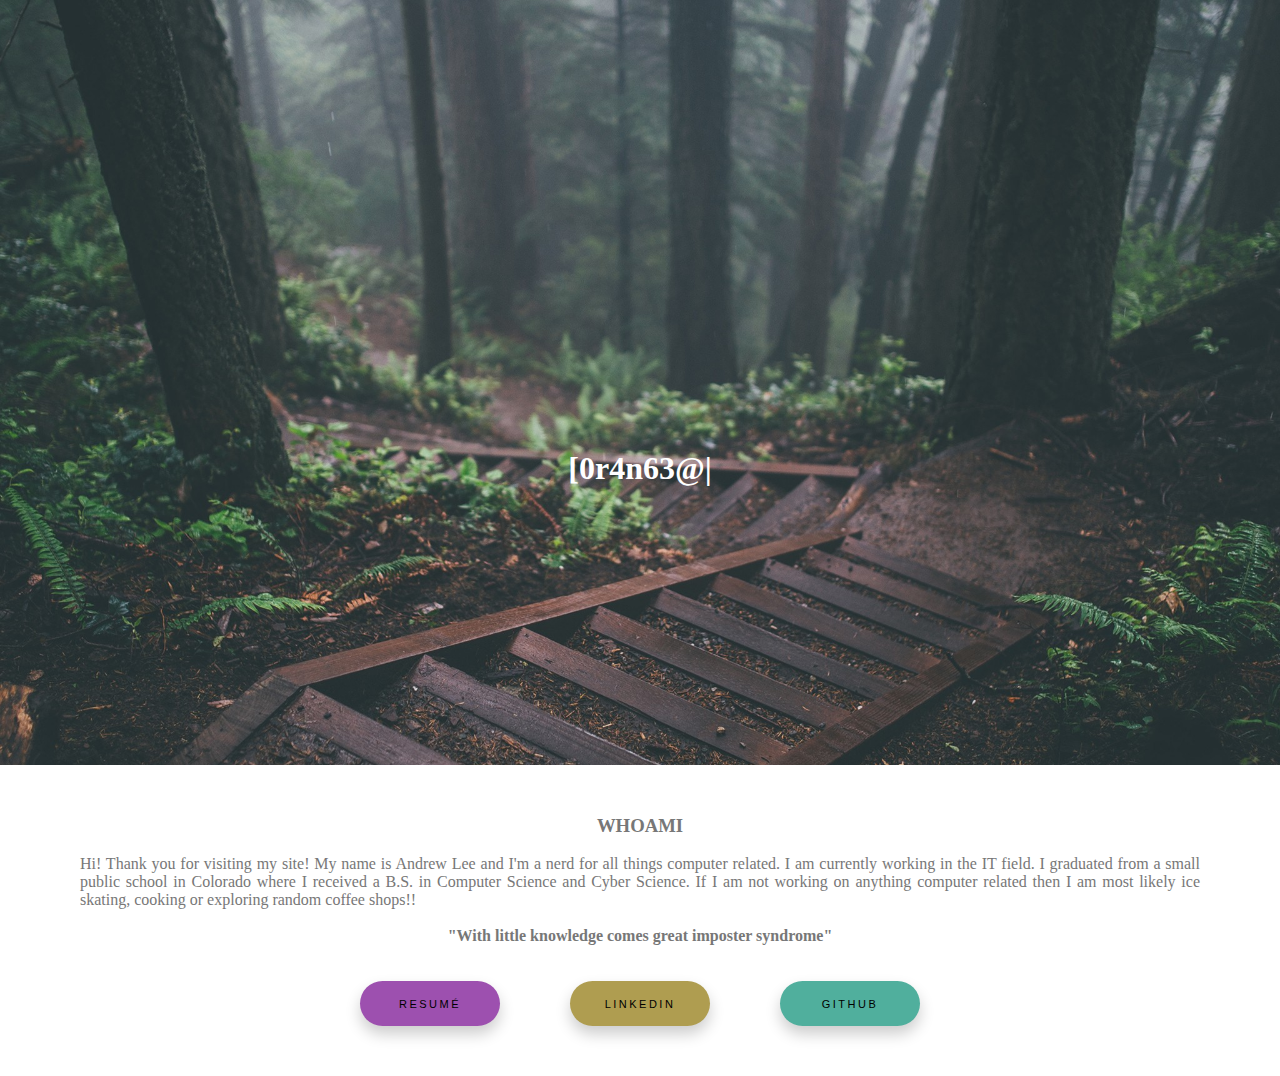
==== index.html @ fc8f8cec "+ bio" ====
<!DOCTYPE html>
<html lang="en">
  <head>
    <meta name="viewport" content="width=device-width, initial-scale=1">
    <link rel="stylesheet" href="home.css">
    <meta charset="UTF-8">
    <meta http-equiv="Content-type" content="text/html; charset=UTF-8">
    <meta name="author" content="Andrew Lee">
    <title>Landing</title>
</head>

<body>
  <div class="bgimg-1">
    <div class="caption">
      <h1 id="shelltype">[0r4n63@Ju1c3 ~]# echo $NAME </h1>
      <h1 id="one">  </h1>
    </div>  
  </div>

  <div style="color: #777;background-color:white;text-align:center;padding:50px 80px;text-align: justify;">
    <h3 style="text-align:center;">WHOAMI</h3>
    <br>
    <p> Hi! Thank you for visiting my site! My name is Andrew Lee and I'm a nerd for all things computer related. I am currently working 
        in the IT field. I graduated from a small public school in Colorado where I received a B.S. in Computer Science and Cyber Science. 
        If I am not working on anything computer related then I am most likely ice skating, cooking or exploring random coffee shops!!
    </p>
    <br>
    <h4 style="text-align:center;">"With little knowledge comes great imposter syndrome"</h3>
    <br><br>
    <div class="wrap">
      <button onclick="location.href='resume.html'" class="resume"> RESUMÉ </button>
      <button onclick="location.href='https://www.linkedin.com/in/andrew-lee-b5255a177/?original_referer='" class="linkedin"> LINKEDIN </button>
      <button onclick="location.href='https://github.com/0r4n63Ju1c3'" class="contact"> GITHUB </button>
    </div>
  </div>
</body>
<script type="text/javascript" src="animation.js"></script>
</html>
---- home.css ----
body {
    background-color: black;
}

* {
    margin: 0;
    padding: 0;
}

.bgimg-1 {
    background-image: url("photos/forest.jpg");
    min-height: 85vh; 
    background-attachment: fixed;
    background-position: center;
    background-repeat: no-repeat;
    background-size: cover;
  
}

.caption {
    position: absolute;
    top: 50%;
    width: 100%;
    text-align: center;
    color: #fff;
  }

#shelltype::after {
    content: '|';
    animation: blink 0.7s infinite;
}
  
@keyframes blink {
    0% {
      opacity: 1;
    }
    100% {
      opacity: 0;
    }
}

.resume {
  width: 140px;
  height: 45px;
  font-size: 11px;
  letter-spacing: 2.5px;
  font-weight: 500;
  color: #000;
  background-color: #9D50AF;
  border: none;
  border-radius: 45px;
  box-shadow: 0px 8px 15px rgba(0, 0, 0, 0.2);
  transition: all 0.3s ease 0s;
  cursor: pointer;
  outline: none;
  }

.resume:hover {
  background-color: #9D50AF;
  box-shadow: 0px 15px 20px rgba(192, 46, 229, 0.4);
  color: #fff;
  transform: translateY(-7px);
}

.linkedin {
  width: 140px;
  height: 45px;
  font-family: 'Roboto', sans-serif;
  font-size: 11px;
  letter-spacing: 2.5px;
  font-weight: 500;
  color: #000;
  /*
  background-color: #ffffffc2;
  */
  background-color: #af9d50;
  border: none;
  border-radius: 45px;
  box-shadow: 0px 8px 15px rgba(0, 0, 0, 0.2);
  transition: all 0.3s ease 0s;
  cursor: pointer;
  outline: none;
  }

.linkedin:hover {
  background-color: #af9d50;
  box-shadow: 0px 15px 20px rgba(208, 229, 46, 0.4);
  color: #fff;
  transform: translateY(-7px);
}

.contact {
  width: 140px;
  height: 45px;
  font-family: 'Roboto', sans-serif;
  font-size: 11px;
  letter-spacing: 2.5px;
  font-weight: 500;
  color: #000;
  background-color: #50AF9D;
  border: none;
  border-radius: 45px;
  box-shadow: 0px 8px 15px rgba(0, 0, 0, 0.2);
  transition: all 0.3s ease 0s;
  cursor: pointer;
  outline: none;
  }

.contact:hover {
  background-color: #50AF9D;
  box-shadow: 0px 15px 20px rgba(46, 229, 183, 0.4);
  color: #fff;
  transform: translateY(-7px);
}

.wrap {
  height: 100%;
  display: flex;
  align-items: center;
  justify-content: center;
  column-gap: 70px;
}
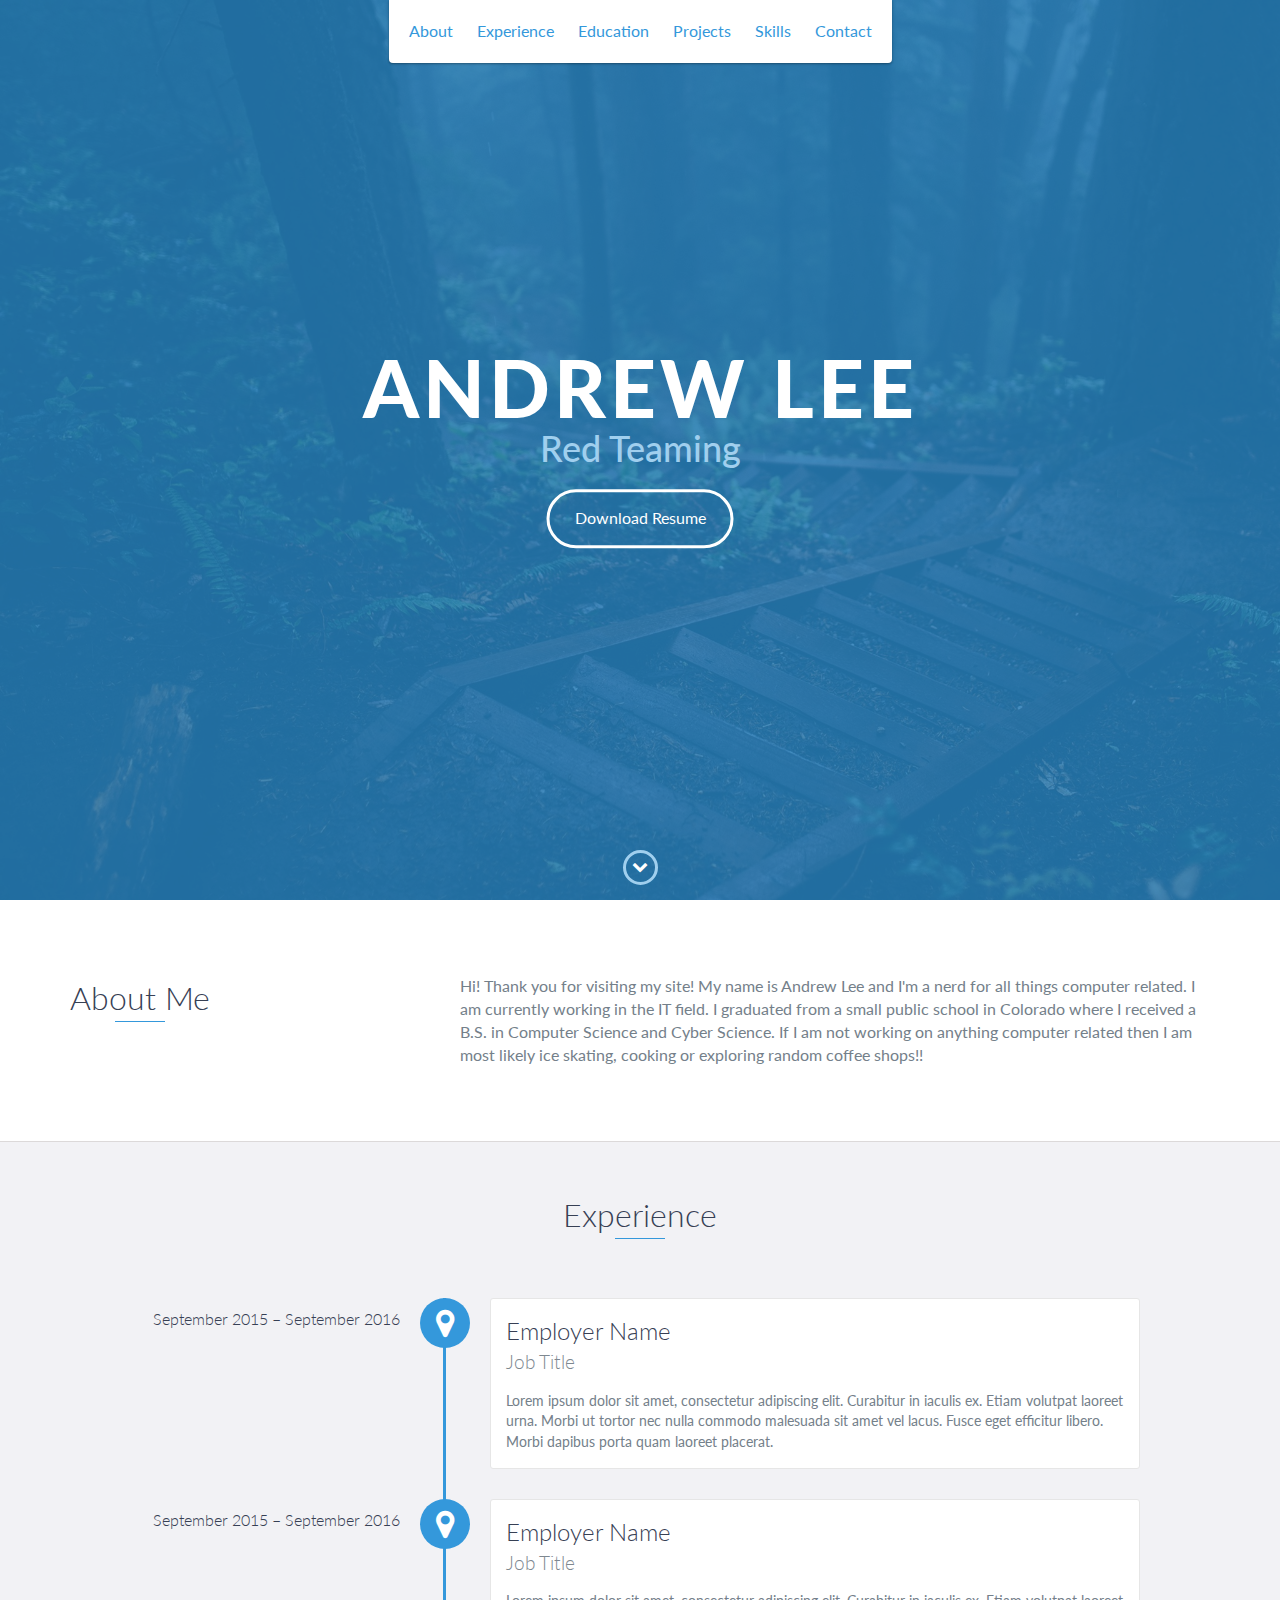
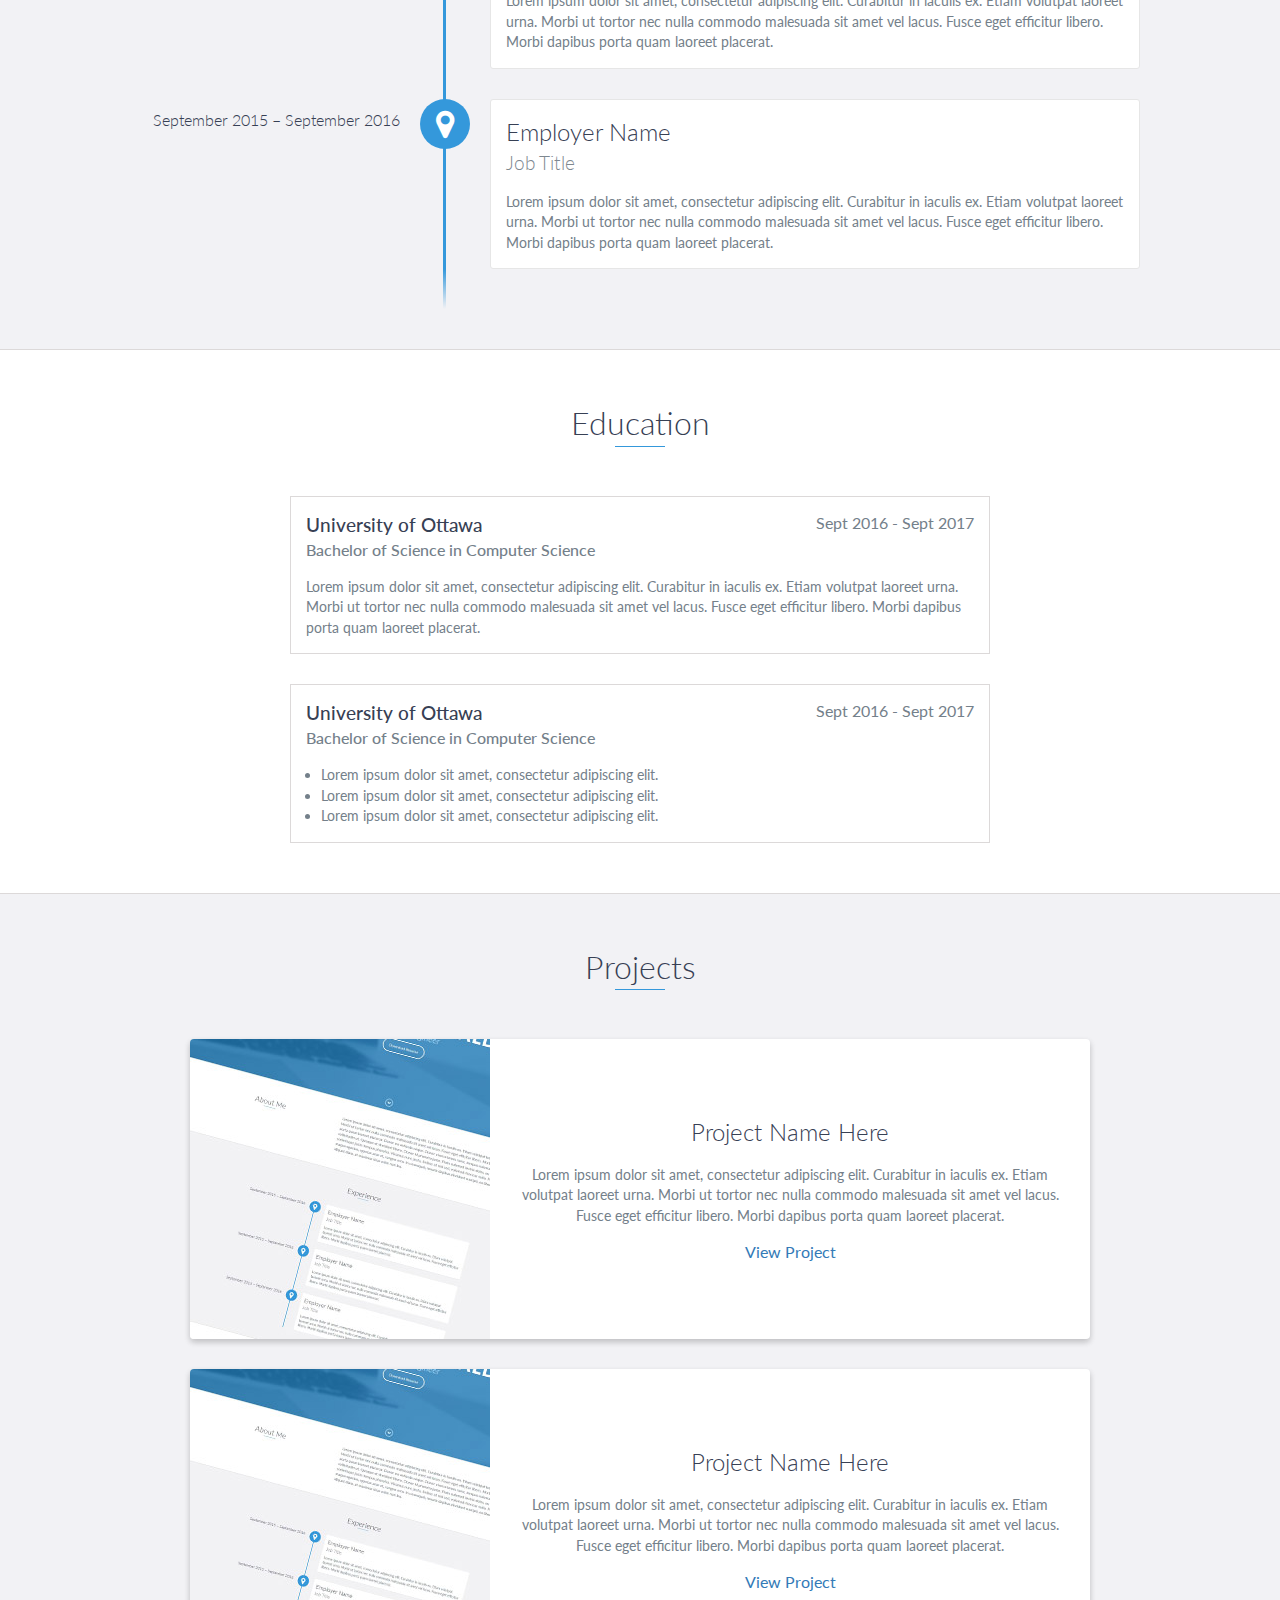
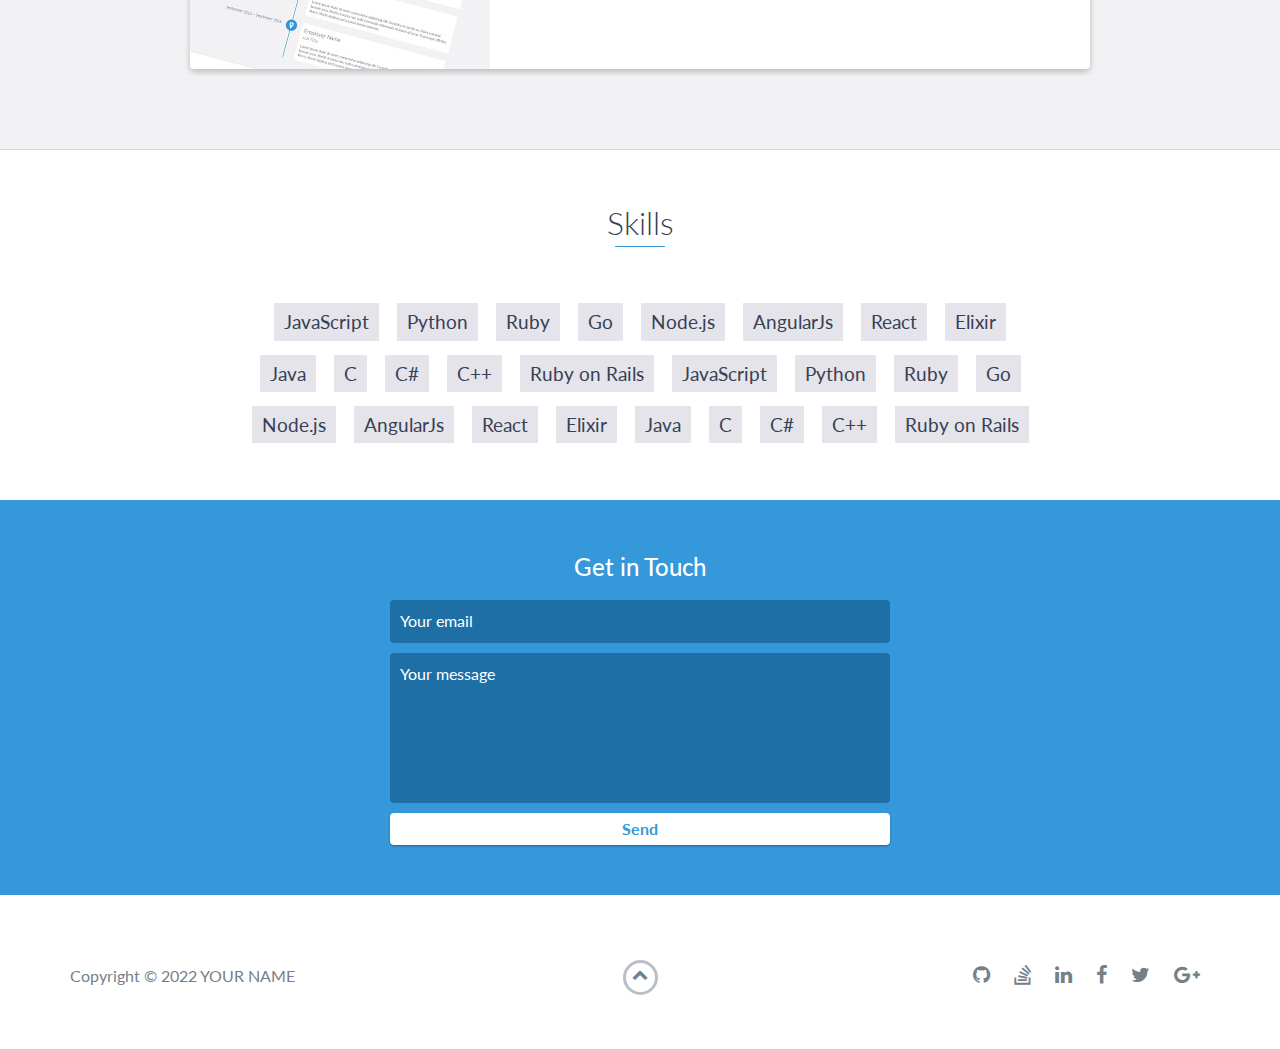
==== commit caf32477: "+ revamped site" ====
--- a/index.html
+++ b/index.html
@@ -1,38 +1,279 @@
 <!DOCTYPE html>
-<html lang="en">
-  <head>
+<html class="no-js" lang="en">
+
+<head>
+    <meta charset="utf-8">
+    <meta http-equiv="X-UA-Compatible" content="IE=edge">
     <meta name="viewport" content="width=device-width, initial-scale=1">
-    <link rel="stylesheet" href="home.css">
-    <meta charset="UTF-8">
-    <meta http-equiv="Content-type" content="text/html; charset=UTF-8">
-    <meta name="author" content="Andrew Lee">
-    <title>Landing</title>
+    <title>My Portfolio</title>
+	<link rel="shortcut icon" href="favicon.ico" type="image/x-icon">
+	<link rel="icon" href="favicon.ico" type="image/x-icon">
+    <link href="https://fonts.googleapis.com/css?family=Lato:300,400,700,900" rel="stylesheet">
+    <link rel="stylesheet" href="libs/font-awesome/css/font-awesome.min.css">
+    <link href="css/bootstrap.min.css" rel="stylesheet">
+    <link href="css/styles.css" rel="stylesheet">
 </head>
 
 <body>
-  <div class="bgimg-1">
-    <div class="caption">
-      <h1 id="shelltype">[0r4n63@Ju1c3 ~]# echo $NAME </h1>
-      <h1 id="one">  </h1>
-    </div>  
-  </div>
-
-  <div style="color: #777;background-color:white;text-align:center;padding:50px 80px;text-align: justify;">
-    <h3 style="text-align:center;">WHOAMI</h3>
-    <br>
-    <p> Hi! Thank you for visiting my site! My name is Andrew Lee and I'm a nerd for all things computer related. I am currently working 
+    <div id="mobile-menu-open" class="shadow-large">
+        <i class="fa fa-bars" aria-hidden="true"></i>
+    </div>
+    <!-- End #mobile-menu-toggle -->
+    <header>
+        <div id="mobile-menu-close">
+            <span>Close</span> <i class="fa fa-times" aria-hidden="true"></i>
+        </div>
+        <ul id="menu" class="shadow">
+            <li>
+                <a href="#about">About</a>
+            </li>
+            <li>
+                <a href="#experience">Experience</a>
+            </li>
+            <li>
+                <a href="#education">Education</a>
+            </li>
+            <li>
+                <a href="#projects">Projects</a>
+            </li>
+            <li>
+                <a href="#skills">Skills</a>
+            </li>
+            <li>
+                <a href="#contact">Contact</a>
+            </li>
+        </ul>
+    </header>
+    <!-- End header -->
+
+    <div id="lead">
+        <div id="lead-content">
+            <h1>Andrew Lee</h1>
+            <h2>Red Teaming</h2>
+            <a href="#" class="btn-rounded-white">Download Resume</a>
+        </div>
+        <!-- End #lead-content -->
+
+        <div id="lead-overlay"></div>
+
+        <div id="lead-down">
+            <span>
+                <i class="fa fa-chevron-down" aria-hidden="true"></i>
+            </span>
+        </div>
+        <!-- End #lead-down -->
+    </div>
+    <!-- End #lead -->
+
+    <div id="about">
+        <div class="container">
+            <div class="row">
+                <div class="col-md-4">
+                    <h2 class="heading">About Me</h2>
+                </div>
+                <div class="col-md-8">
+                    <p>
+ 	Hi! Thank you for visiting my site! My name is Andrew Lee and I'm a nerd for all things computer related. I am currently working 
         in the IT field. I graduated from a small public school in Colorado where I received a B.S. in Computer Science and Cyber Science. 
         If I am not working on anything computer related then I am most likely ice skating, cooking or exploring random coffee shops!!
-    </p>
-    <br>
-    <h4 style="text-align:center;">"With little knowledge comes great imposter syndrome"</h3>
-    <br><br>
-    <div class="wrap">
-      <button onclick="location.href='resume.html'" class="resume"> RESUMÉ </button>
-      <button onclick="location.href='https://www.linkedin.com/in/andrew-lee-b5255a177/?original_referer='" class="linkedin"> LINKEDIN </button>
-      <button onclick="location.href='https://github.com/0r4n63Ju1c3'" class="contact"> GITHUB </button>
-    </div>
-  </div>
+                    </p>
+                </div>
+            </div>
+        </div>
+    </div>
+    <!-- End #about -->
+
+    <div id="experience" class="background-alt">
+        <h2 class="heading">Experience</h2>
+        <div id="experience-timeline">
+            <div data-date="September 2015 – September 2016">
+                <h3>Employer Name</h3>
+                <h4>Job Title</h4>
+                <p>
+                    Lorem ipsum dolor sit amet, consectetur adipiscing elit. Curabitur in iaculis ex. Etiam volutpat laoreet urna. Morbi ut tortor nec nulla commodo malesuada sit amet vel lacus. Fusce eget efficitur libero. Morbi dapibus porta quam laoreet placerat.
+                </p>
+            </div>
+
+            <div data-date="September 2015 – September 2016">
+                <h3>Employer Name</h3>
+                <h4>Job Title</h4>
+                <p>
+                    Lorem ipsum dolor sit amet, consectetur adipiscing elit. Curabitur in iaculis ex. Etiam volutpat laoreet urna. Morbi ut tortor nec nulla commodo malesuada sit amet vel lacus. Fusce eget efficitur libero. Morbi dapibus porta quam laoreet placerat.
+                </p>
+            </div>
+
+            <div data-date="September 2015 – September 2016">
+                <h3>Employer Name</h3>
+                <h4>Job Title</h4>
+                <p>
+                    Lorem ipsum dolor sit amet, consectetur adipiscing elit. Curabitur in iaculis ex. Etiam volutpat laoreet urna. Morbi ut tortor nec nulla commodo malesuada sit amet vel lacus. Fusce eget efficitur libero. Morbi dapibus porta quam laoreet placerat.
+                </p>
+            </div>
+        </div>
+    </div>
+    <!-- End #experience -->
+
+    <div id="education">
+        <h2 class="heading">Education</h2>
+        <div class="education-block">
+            <h3>University of Ottawa</h3>
+            <span class="education-date">Sept 2016 - Sept 2017</span>
+            <h4>Bachelor of Science in Computer Science</h4>
+            <p>
+                Lorem ipsum dolor sit amet, consectetur adipiscing elit. Curabitur in iaculis ex. Etiam volutpat laoreet urna. Morbi ut tortor nec nulla commodo malesuada sit amet vel lacus. Fusce eget efficitur libero. Morbi dapibus porta quam laoreet placerat.
+            </p>
+        </div>
+        <!-- End .education-block -->
+
+        <div class="education-block">
+            <h3>University of Ottawa</h3>
+            <span class="education-date">Sept 2016 - Sept 2017</span>
+            <h4>Bachelor of Science in Computer Science</h4>
+            <ul>
+                <li>
+                    Lorem ipsum dolor sit amet, consectetur adipiscing elit.
+                </li>
+                <li>
+                    Lorem ipsum dolor sit amet, consectetur adipiscing elit.
+                </li>
+                <li>
+                    Lorem ipsum dolor sit amet, consectetur adipiscing elit.
+                </li>
+            </ul>
+        </div>
+        <!-- End .education-block -->
+    </div>
+    <!-- End #education -->
+
+    <div id="projects" class="background-alt">
+        <h2 class="heading">Projects</h2>
+        <div class="container">
+            <div class="row">
+                <div class="project shadow-large">
+                    <div class="project-image">
+                        <img src="images/project.jpg" />
+                    </div>
+                    <!-- End .project-image -->
+                    <div class="project-info">
+                        <h3>Project Name Here</h3>
+                        <p>
+                            Lorem ipsum dolor sit amet, consectetur adipiscing elit. Curabitur in iaculis ex. Etiam volutpat laoreet urna. Morbi ut tortor nec nulla commodo malesuada sit amet vel lacus. Fusce eget efficitur libero. Morbi dapibus porta quam laoreet placerat.
+                        </p>
+                        <a href="#">View Project</a>
+                    </div>
+                    <!-- End .project-info -->
+                </div>
+                <!-- End .project -->
+
+                <div class="project shadow-large">
+                    <div class="project-image">
+                        <img src="images/project.jpg" />
+                    </div>
+                    <!-- End .project-image -->
+                    <div class="project-info">
+                        <h3>Project Name Here</h3>
+                        <p>
+                            Lorem ipsum dolor sit amet, consectetur adipiscing elit. Curabitur in iaculis ex. Etiam volutpat laoreet urna. Morbi ut tortor nec nulla commodo malesuada sit amet vel lacus. Fusce eget efficitur libero. Morbi dapibus porta quam laoreet placerat.
+                        </p>
+                        <a href="#">View Project</a>
+                    </div>
+                    <!-- End .project-info -->
+                </div>
+                <!-- End .project -->
+            </div>
+        </div>
+    </div>
+    <!-- End #projects -->
+
+    <div id="skills">
+        <h2 class="heading">Skills</h2>
+        <ul>
+            <li>JavaScript</li>
+            <li>Python</li>
+            <li>Ruby</li>
+            <li>Go</li>
+            <li>Node.js</li>
+            <li>AngularJs</li>
+            <li>React</li>
+            <li>Elixir</li>
+            <li>Java</li>
+            <li>C</li>
+            <li>C#</li>
+            <li>C++</li>
+            <li>Ruby on Rails</li>
+            <li>JavaScript</li>
+            <li>Python</li>
+            <li>Ruby</li>
+            <li>Go</li>
+            <li>Node.js</li>
+            <li>AngularJs</li>
+            <li>React</li>
+            <li>Elixir</li>
+            <li>Java</li>
+            <li>C</li>
+            <li>C#</li>
+            <li>C++</li>
+            <li>Ruby on Rails</li>
+        </ul>
+    </div>
+    <!-- End #skills -->
+
+    <div id="contact">
+        <h2>Get in Touch</h2>
+        <div id="contact-form">
+            <form method="POST" action="https://formspree.io/email@email.com">
+                <input type="hidden" name="_subject" value="Contact request from personal website" />
+                <input type="email" name="_replyto" placeholder="Your email" required>
+                <textarea name="message" placeholder="Your message" required></textarea>
+                <button type="submit">Send</button>
+            </form>
+        </div>
+        <!-- End #contact-form -->
+    </div>
+    <!-- End #contact -->
+
+    <footer>
+        <div class="container">
+            <div class="row">
+                <div class="col-sm-5 copyright">
+                    <p>
+                        Copyright &copy; <span id="current-year">2022</span> YOUR NAME
+                    </p>
+                </div>
+                <div class="col-sm-2 top">
+                    <span id="to-top">
+                        <i class="fa fa-chevron-up" aria-hidden="true"></i>
+                    </span>
+                </div>
+                <div class="col-sm-5 social">
+                    <ul>
+                        <li>
+                            <a href="https://github.com/" target="_blank"><i class="fa fa-github" aria-hidden="true"></i></a>
+                        </li>
+                        <li>
+                            <a href="https://stackoverflow.com/" target="_blank"><i class="fa fa-stack-overflow" aria-hidden="true"></i></a>
+                        </li>
+                        <li>
+                            <a href="https://linkedin.com/" target="_blank"><i class="fa fa-linkedin" aria-hidden="true"></i></a>
+                        </li>
+                        <li>
+                            <a href="https://www.facebook.com/" target="_blank"><i class="fa fa-facebook" aria-hidden="true"></i></a>
+                        </li>
+                        <li>
+                            <a href="https://twitter.com/" target="_blank"><i class="fa fa-twitter" aria-hidden="true"></i></a>
+                        </li>
+                        <li>
+                            <a href="https://plus.google.com/" target="_blank"><i class="fa fa-google-plus" aria-hidden="true"></i></a>
+                        </li>
+                    </ul>
+                </div>
+            </div>
+        </div>
+    </footer>
+    <!-- End footer -->
+
+    <script src="https://ajax.googleapis.com/ajax/libs/jquery/1.12.4/jquery.min.js"></script>
+    <script src="js/scripts.min.js"></script>
 </body>
-<script type="text/javascript" src="animation.js"></script>
+
 </html>
--- a/css/styles.css
+++ b/css/styles.css
@@ -0,0 +1,12 @@
+/*!
+    Title: Dev Portfolio Template
+    Version: 1.2.2
+    Last Change: 03/25/2020
+    Author: Ryan Fitzgerald
+    Repo: https://github.com/RyanFitzgerald/devportfolio-template
+    Issues: https://github.com/RyanFitzgerald/devportfolio-template/issues
+
+    Description: This file contains all the styles associated with the page
+    that don't come from third party libraries. This file gets compiled using
+    Gulp and send to the /css folder which is then loaded on the page.
+*/body{font-family:'Lato', sans-serif;font-size:16px}body.active{overflow:hidden;z-index:-1}.no-js #experience-timeline>div{background:#fff;padding:10px;margin-bottom:10px;border:1px solid #dcd9d9}.no-js #experience-timeline>div h3{font-size:1.5em;font-weight:300;color:#374054;display:inline-block;margin:0}.no-js #experience-timeline>div h4{font-size:1.2em;font-weight:300;color:#7e8890;margin:0 0 15px 0}.no-js #experience-timeline>div p{color:#74808a;font-size:0.9em;margin:0}.no-js #experience-timeline:before,.no-js #experience-timeline:after{content:none}@keyframes dropHeader{0%{transform:translateY(-100%)}100%{transform:translateY(0)}}header{position:absolute;top:0;left:0;right:0;text-align:center;z-index:10;animation-name:dropHeader;animation-iteration-count:1;animation-timing-function:ease;animation-duration:0.75s}header ul{display:inline-block;background:#fff;text-align:center;padding:10px;margin:0;border-bottom-right-radius:4px;border-bottom-left-radius:4px}header li{display:inline-block}header a{display:block;color:#3498db;padding:10px}header a:hover{color:#217dbb;text-decoration:none;background:#eee;border-radius:4px}header a:focus{color:#3498db;text-decoration:none}header.active{display:block}header.sticky{position:fixed;z-index:999}#menu.active{display:block}#mobile-menu-open{display:none;cursor:pointer;position:fixed;right:15px;top:10px;color:#3498db;font-size:1.5em;z-index:20;padding:0 7px;border-radius:4px;background:#fff}#mobile-menu-close{display:none;text-align:right;width:100%;background:#fff;font-size:1.5em;padding-right:15px;padding-top:10px;cursor:pointer;color:#3498db}#mobile-menu-close span{font-size:0.5em;text-transform:uppercase}#mobile-menu-close i{vertical-align:middle}footer{padding:50px 0}.copyright{padding-top:20px}.copyright p{margin:0;color:#74808a}.top{text-align:center}.top span{cursor:pointer;display:block;margin:15px auto 0 auto;width:35px;height:35px;border-radius:50%;border:3px solid #b9bfc4;text-align:center}.top i{color:#74808a}.social{text-align:right}.social ul{margin:5px 0 0 0;padding:0}.social li{display:inline-block;font-size:1.25em;list-style:none}.social a{display:block;color:#74808a;padding:10px}.social a:hover{color:#3498db}.btn-rounded-white{display:inline-block;color:#fff;padding:15px 25px;border:3px solid #fff;border-radius:30px;transition:.5s ease all}.btn-rounded-white:hover{color:#3498db;background:#fff;text-decoration:none}.shadow{box-shadow:0 1px 3px rgba(0,0,0,0.12),0 1px 2px rgba(0,0,0,0.24)}.shadow-large{box-shadow:0 3px 6px rgba(0,0,0,0.08),0 3px 6px rgba(0,0,0,0.15)}.heading{position:relative;display:inline-block;font-size:2em;font-weight:300;margin:0 0 30px 0}.heading:after{position:absolute;content:'';top:100%;height:1px;width:50px;left:0;right:0;margin:0 auto;background:#3498db}.background-alt{background:#f2f2f5}#lead{position:relative;height:100vh;min-height:500px;max-height:1080px;background:url(../images/forest.jpg);background-size:cover;padding:15px;overflow:hidden}#lead-content{position:absolute;z-index:10;top:50%;left:50%;transform:translate(-50%, -50%);text-align:center}#lead-content h1,#lead-content h2{margin:0}#lead-content h1{color:#fff;font-weight:900;font-size:5em;text-transform:uppercase;letter-spacing:0.05em;line-height:0.9em}#lead-content h2{color:#a0cfee;font-weight:500;font-size:2.25em;margin-bottom:15px}#lead-overlay{position:absolute;height:100%;width:100%;top:0;right:0;bottom:0;left:0;background:rgba(33,125,187,0.8);z-index:1}#lead-down{position:absolute;left:0;right:0;width:100%;text-align:center;z-index:10;bottom:15px;color:#fff}#lead-down span{cursor:pointer;display:block;margin:0 auto;width:35px;height:35px;border-radius:50%;border:3px solid #a0cfee;text-align:center}#lead-down i{animation:pulsate 1.5s ease;animation-iteration-count:infinite;padding-top:5px}@keyframes pulsate{0%{transform:scale(1, 1)}50%{transform:scale(1.2, 1.2)}100%{transform:scale(1, 1)}}#about{padding:75px 15px;border-bottom:1px solid #dcd9d9}#about h2{color:#374054}#about p{color:#74808a;margin:0}#experience{padding:50px 15px;text-align:center;border-bottom:1px solid #dcd9d9}#experience h2{color:#374054}#experience-timeline{margin:30px auto 0 auto;position:relative;max-width:1000px}#experience-timeline:before{position:absolute;content:'';top:0;bottom:0;left:303px;right:auto;height:100%;width:3px;background:#3498db;z-index:0}#experience-timeline:after{position:absolute;content:'';width:3px;height:40px;background:#3498db;background:linear-gradient(to bottom, #3498db, rgba(52,152,219,0));top:100%;left:303px}.vtimeline-content{margin-left:350px;background:#fff;border:1px solid #e6e6e6;padding:15px;border-radius:3px;text-align:left}.vtimeline-content h3{font-size:1.5em;font-weight:300;color:#374054;display:inline-block;margin:0}.vtimeline-content h4{font-size:1.2em;font-weight:300;color:#7e8890;margin:0 0 15px 0}.vtimeline-content p{color:#74808a;font-size:0.9em;margin:0}.vtimeline-point{position:relative;display:block;vertical-align:top;margin-bottom:30px}.vtimeline-icon{position:relative;color:#fff;width:50px;height:50px;background:#3498db;border-radius:50%;float:left;z-index:99;margin-left:280px}.vtimeline-icon i{display:block;font-size:2em;margin-top:10px}.vtimeline-date{width:260px;text-align:right;position:absolute;left:0;top:10px;font-weight:300;color:#374054}#education{padding:50px 15px 20px 15px;border-bottom:1px solid #dcd9d9;text-align:center}#education h2{color:#374054;margin-bottom:50px}.education-block{max-width:700px;margin:0 auto 30px auto;padding:15px;border:1px solid #dcd9d9;text-align:left}.education-block h3{font-weight:500;float:left;margin:0;color:#374054}.education-block span{color:#74808a;float:right}.education-block h4{color:#74808a;clear:both;font-weight:500;margin:0 0 15px 0}.education-block p,.education-block ul{margin:0;color:#74808a;font-size:0.9em}.education-block ul{padding:0 0 0 15px}#projects{padding:50px 15px;border-bottom:1px solid #dcd9d9;text-align:center}#projects h2{color:#374054;margin-bottom:50px}.project{position:relative;max-width:900px;margin:0 auto 30px auto;overflow:hidden;background:#fff;border-radius:4px}.project-image{float:left}.project-info{position:absolute;top:50%;transform:translateY(-50%);margin-left:300px;padding:15px}.project-info h3{font-size:1.5em;font-weight:300;color:#374054;margin:0 0 15px 0}.project-info p{color:#74808a;margin:0 0 15px 0;font-size:0.9em}.no-image .project-info{position:relative;margin:0;padding:30px 15px;transform:none}#more-projects{display:none}#skills{padding:50px 15px;text-align:center}#skills h2{color:#374054;margin-bottom:50px}#skills ul{display:block;margin:0 auto;padding:0;max-width:800px}#skills li{display:inline-block;margin:7px;padding:5px 10px;color:#374054;background:#e4e4ea;list-style:none;cursor:default;font-size:1.2em}#contact{padding:50px 15px;background:#3498db;text-align:center}#contact h2{margin:0 0 15px 0;color:#fff;font-weight:500}#contact-form{max-width:500px;margin:0 auto}#contact-form input,#contact-form textarea{display:block;width:100%;padding:10px;border-radius:4px;border:none;margin-bottom:10px;background:#1d6fa5;color:#fff;transition:.5s ease all}#contact-form input::-webkit-input-placeholder,#contact-form textarea::-webkit-input-placeholder{color:#fff}#contact-form input:-moz-placeholder,#contact-form textarea:-moz-placeholder{color:#fff;opacity:1}#contact-form input::-moz-placeholder,#contact-form textarea::-moz-placeholder{color:#fff;opacity:1}#contact-form input:-ms-input-placeholder,#contact-form textarea:-ms-input-placeholder{color:#fff}#contact-form input:focus,#contact-form textarea:focus{outline:none;background:#16527a}#contact-form textarea{height:150px;resize:none}#contact-form button{display:block;width:100%;background:#fff;border-radius:4px;padding:5px 10px;border:none;color:#3498db;font-weight:700;box-shadow:0 1px 3px rgba(0,0,0,0.12),0 1px 2px rgba(0,0,0,0.24);transition:.5s ease all}#contact-form button:hover{box-shadow:0 10px 20px rgba(0,0,0,0.19),0 6px 6px rgba(0,0,0,0.23)}.optional-section{padding:50px 15px;text-align:center;border-top:1px solid #dcd9d9}.optional-section h2{color:#374054}.optional-section-block{max-width:700px;margin:0 auto 30px auto;padding:15px;border:1px solid #dcd9d9;background:#fff;text-align:left}.optional-section-block h3{font-weight:500;margin:0 0 15px 0;color:#374054}.optional-section-block h4{color:#74808a;clear:both;font-weight:500;margin:0 0 15px 0}.optional-section-block p,.optional-section-block ul{margin:0 0 15px 0;color:#74808a;font-size:0.9em}.optional-section-block ul{padding:0 0 0 15px}@media only screen and (max-width: 750px){#experience-timeline:before,#experience-timeline:after{left:23px}.vtimeline-date{width:auto;text-align:left;position:relative;margin-bottom:15px;display:block;margin-left:70px}.vtimeline-icon{margin-left:0}.vtimeline-content{margin-left:70px}}@media only screen and (max-width: 992px){#lead{height:auto;min-height:auto;max-height:auto;padding:100px 15px}#lead-content{position:relative;transform:none;left:auto;top:auto}#lead-content h1{font-size:3em}#lead-content h2{font-size:1.75em}#about{text-align:center}#about p{text-align:left}}@media only screen and (max-width: 768px){header{position:fixed;display:none;z-index:999;animation:none;bottom:0;height:100%}#mobile-menu-open,#mobile-menu-close{display:block}#menu{height:100%;overflow-y:auto;box-shadow:none;border-radius:0;width:100%}#menu li{display:block;margin-bottom:10px}#lead-content h1{font-size:2em}#lead-content h2{font-size:1.3em}#lead-content a{padding:10px 20px}#lead-down{display:none}.education-block h3,.education-block span{float:none}.project-image{display:none}.project-info{position:relative;margin:0;padding:30px 15px;top:auto;transform:none}footer{text-align:center}.social{text-align:center}}@media only screen and (max-width: 480px){#lead-content h1{font-size:1.5em}#lead-content h2{font-size:1em}#lead-content a{font-size:0.9em;padding:5px 10px}}
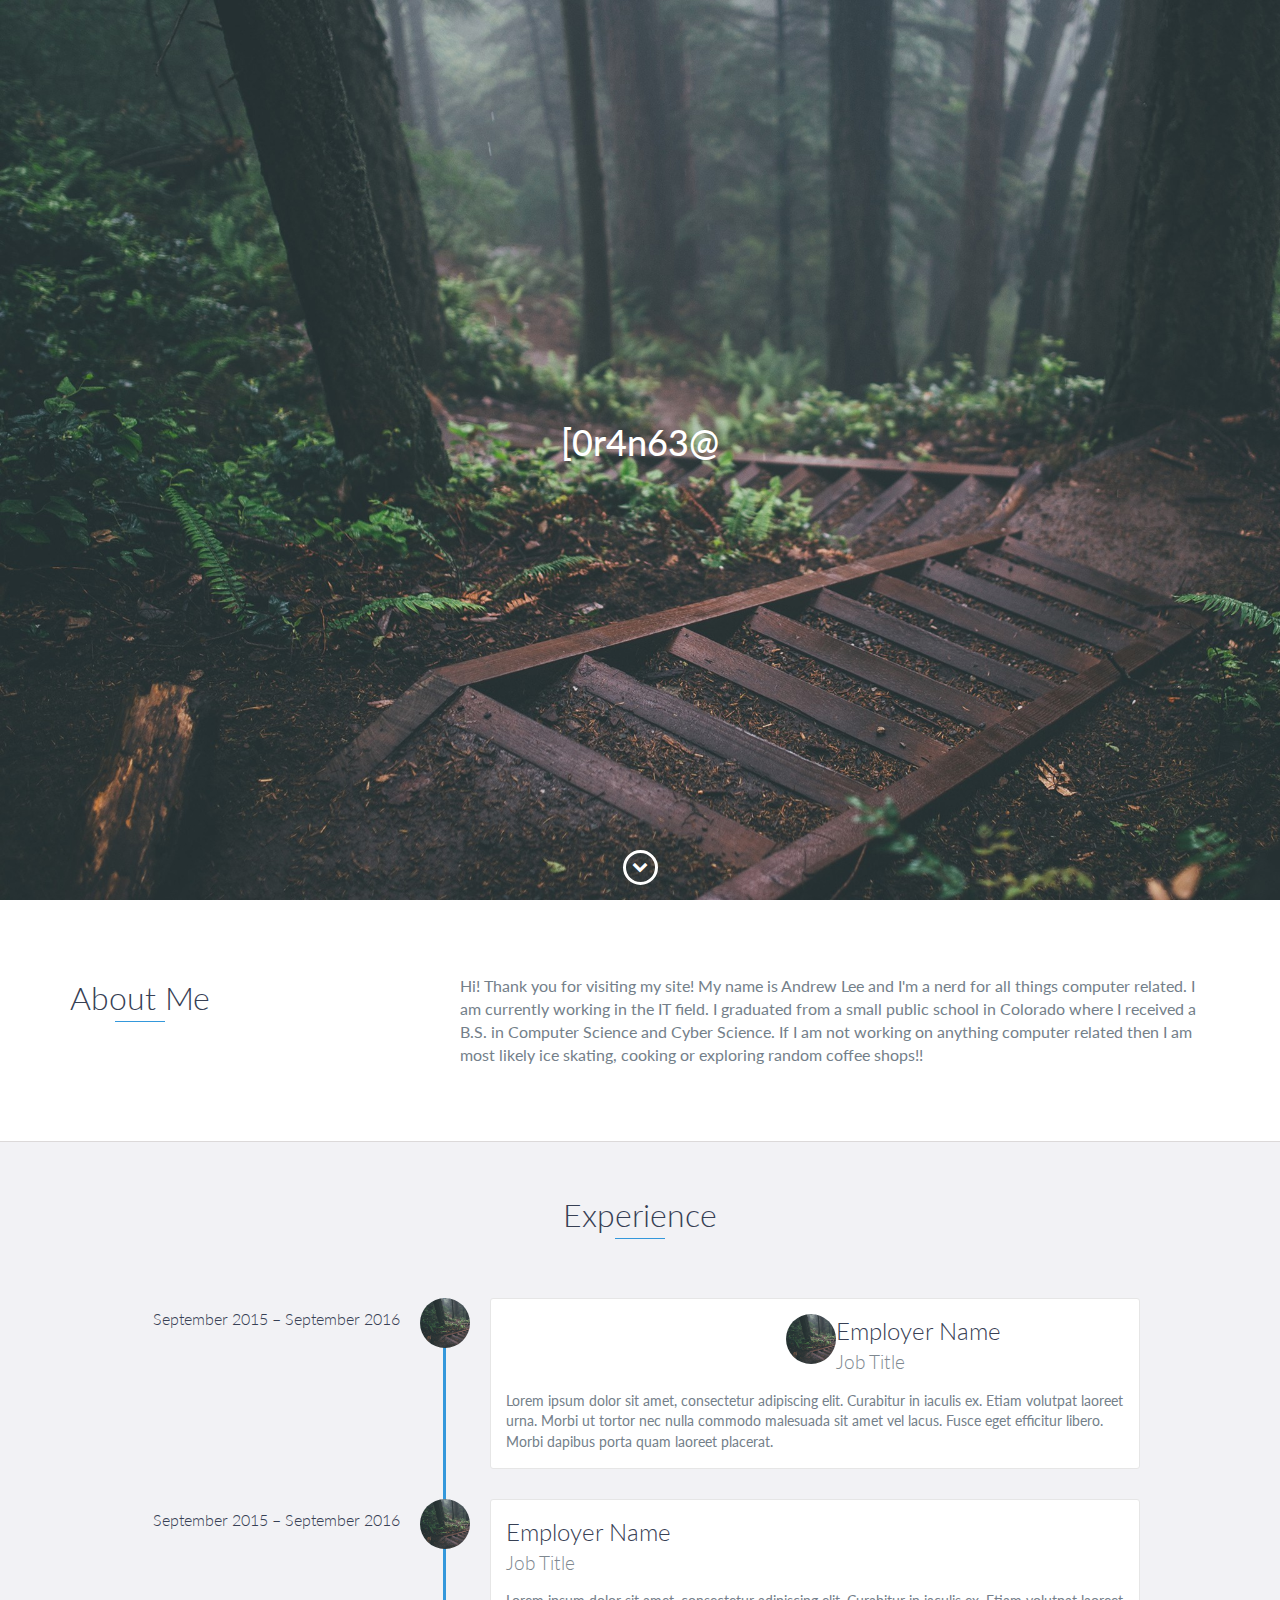
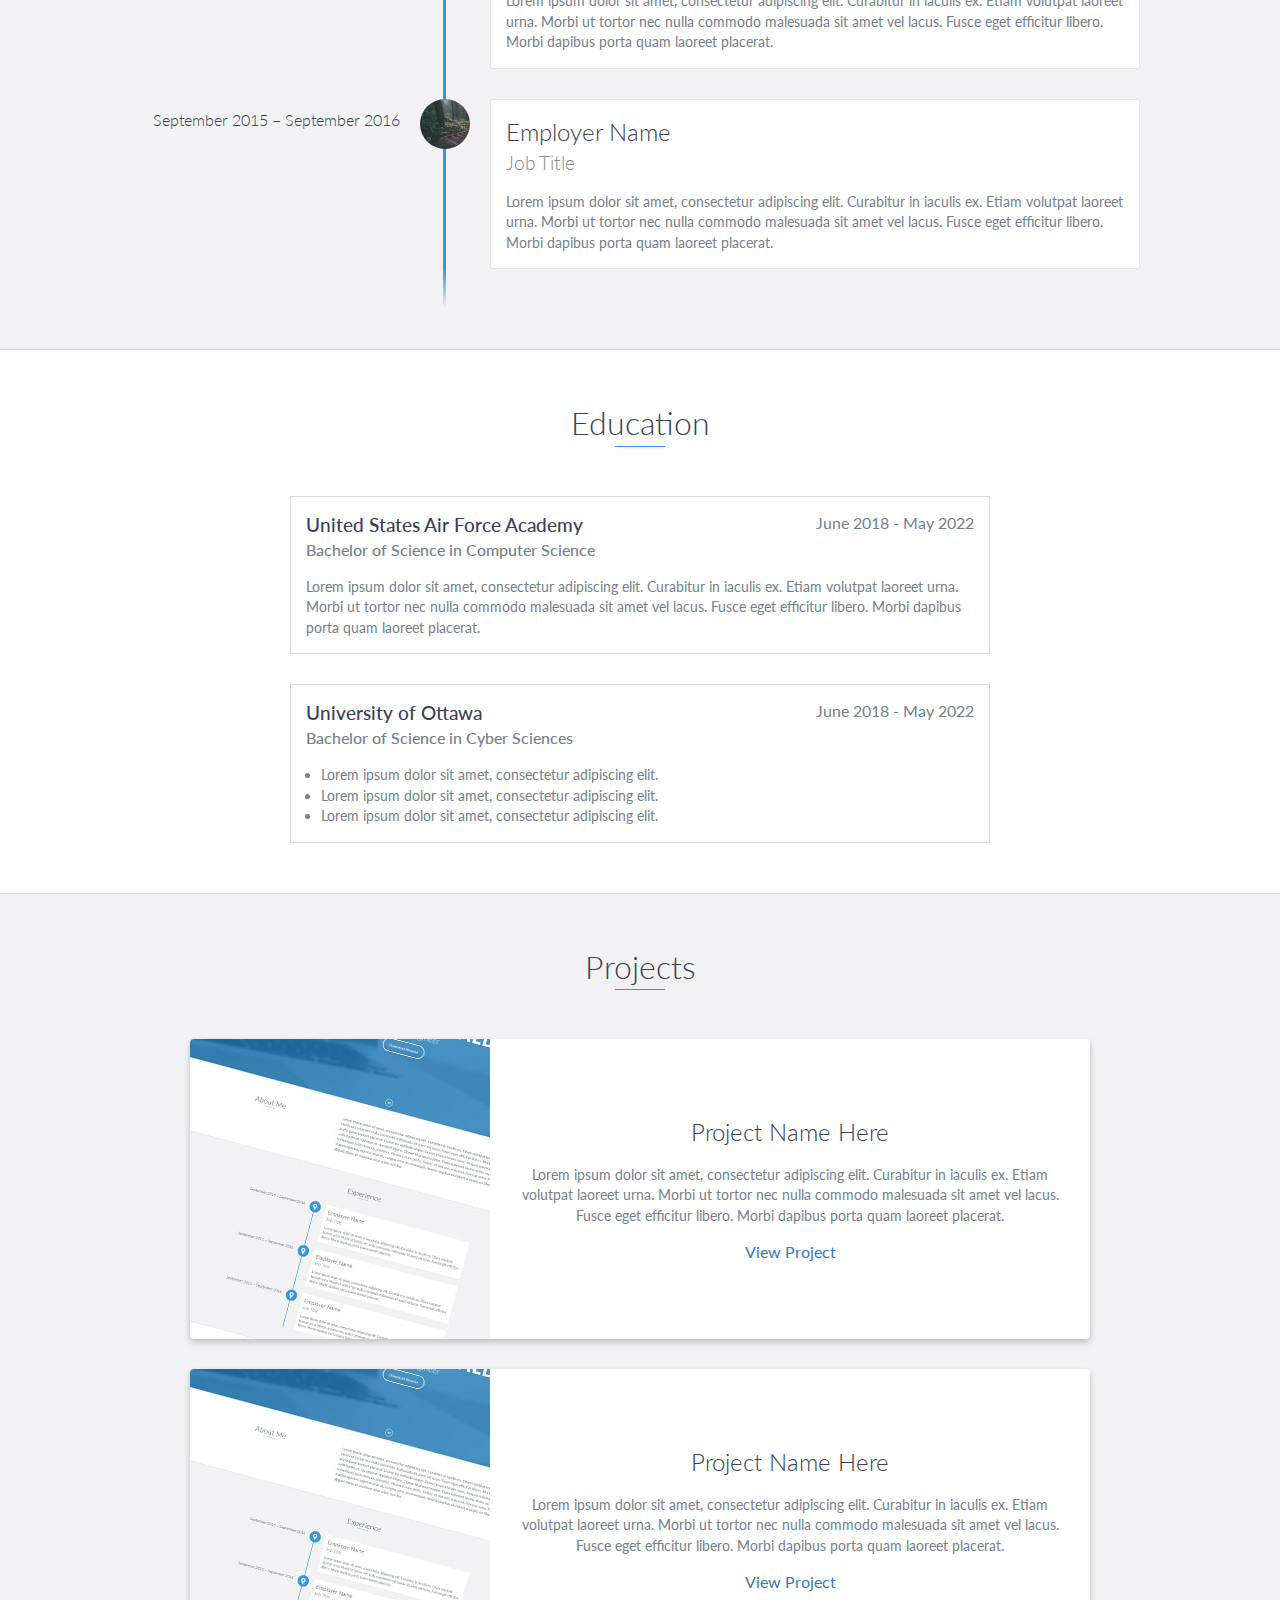
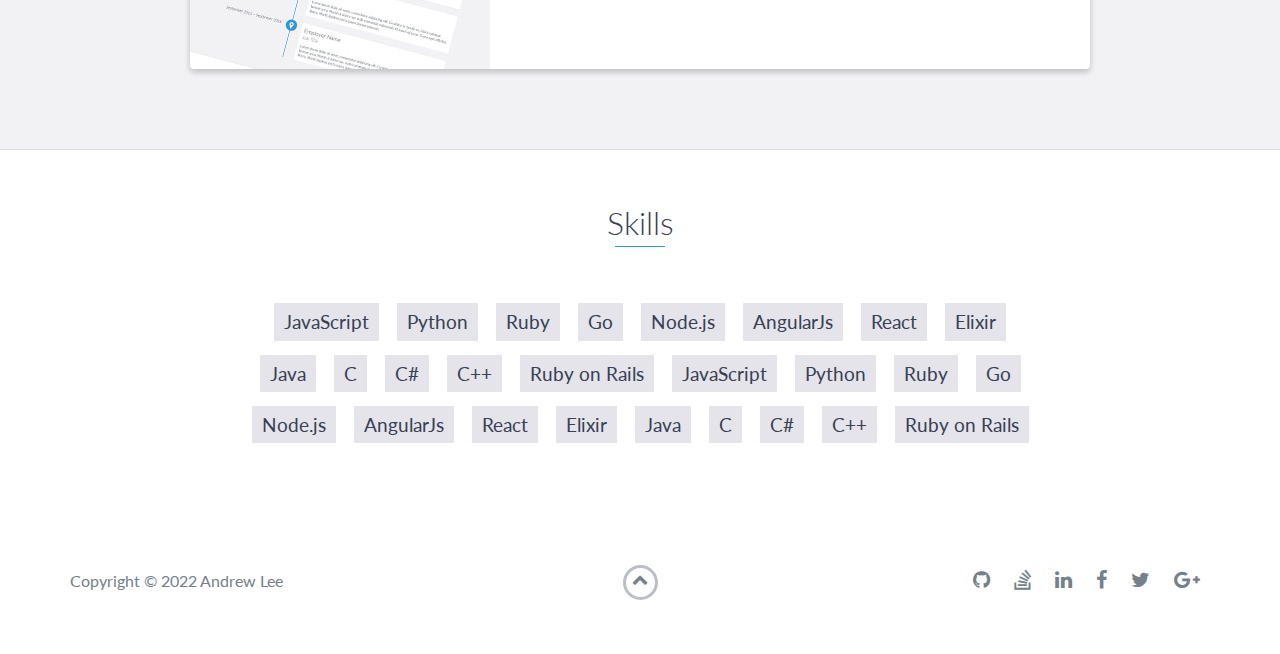
==== commit 5f3257a3: "updated main page" ====
--- a/index.html
+++ b/index.html
@@ -15,46 +15,12 @@
 </head>
 
 <body>
-    <div id="mobile-menu-open" class="shadow-large">
-        <i class="fa fa-bars" aria-hidden="true"></i>
-    </div>
-    <!-- End #mobile-menu-toggle -->
-    <header>
-        <div id="mobile-menu-close">
-            <span>Close</span> <i class="fa fa-times" aria-hidden="true"></i>
-        </div>
-        <ul id="menu" class="shadow">
-            <li>
-                <a href="#about">About</a>
-            </li>
-            <li>
-                <a href="#experience">Experience</a>
-            </li>
-            <li>
-                <a href="#education">Education</a>
-            </li>
-            <li>
-                <a href="#projects">Projects</a>
-            </li>
-            <li>
-                <a href="#skills">Skills</a>
-            </li>
-            <li>
-                <a href="#contact">Contact</a>
-            </li>
-        </ul>
-    </header>
-    <!-- End header -->
-
     <div id="lead">
         <div id="lead-content">
-            <h1>Andrew Lee</h1>
-            <h2>Red Teaming</h2>
-            <a href="#" class="btn-rounded-white">Download Resume</a>
-        </div>
-        <!-- End #lead-content -->
-
-        <div id="lead-overlay"></div>
+            <h2 id="shelltype">[0r4n63@Ju1c3 ~]# echo $NAME </h2>
+            <h2 id="whoamiName">  </h2>
+            <!-- #add later? - <a href="#" class="btn-rounded-white">Download Resume</a> -->
+        </div>
 
         <div id="lead-down">
             <span>
@@ -73,9 +39,9 @@
                 </div>
                 <div class="col-md-8">
                     <p>
- 	Hi! Thank you for visiting my site! My name is Andrew Lee and I'm a nerd for all things computer related. I am currently working 
-        in the IT field. I graduated from a small public school in Colorado where I received a B.S. in Computer Science and Cyber Science. 
-        If I am not working on anything computer related then I am most likely ice skating, cooking or exploring random coffee shops!!
+ 	                Hi! Thank you for visiting my site! My name is Andrew Lee and I'm a nerd for all things computer related. I am currently working 
+                    in the IT field. I graduated from a small public school in Colorado where I received a B.S. in Computer Science and Cyber Science. 
+                    If I am not working on anything computer related then I am most likely ice skating, cooking or exploring random coffee shops!!
                     </p>
                 </div>
             </div>
@@ -86,6 +52,20 @@
     <div id="experience" class="background-alt">
         <h2 class="heading">Experience</h2>
         <div id="experience-timeline">
+            
+            <div class="timeline-entry" data-date="September 2015 – September 2016">
+                <div class="vtimeline-icon timeline-icon-education"></div> <!-- Unique Timeline icon for Education -->
+                <div class="timeline-content">
+                    <h3>Employer Name</h3>
+                    <h4>Job Title</h4>
+                    <p>
+                        Lorem ipsum dolor sit amet, consectetur adipiscing elit. Curabitur in iaculis ex. Etiam volutpat laoreet urna. 
+                        Morbi ut tortor nec nulla commodo malesuada sit amet vel lacus. Fusce eget efficitur libero. Morbi dapibus 
+                        porta quam laoreet placerat.
+                    </p>
+                </div>
+            </div>
+
             <div data-date="September 2015 – September 2016">
                 <h3>Employer Name</h3>
                 <h4>Job Title</h4>
@@ -101,14 +81,6 @@
                     Lorem ipsum dolor sit amet, consectetur adipiscing elit. Curabitur in iaculis ex. Etiam volutpat laoreet urna. Morbi ut tortor nec nulla commodo malesuada sit amet vel lacus. Fusce eget efficitur libero. Morbi dapibus porta quam laoreet placerat.
                 </p>
             </div>
-
-            <div data-date="September 2015 – September 2016">
-                <h3>Employer Name</h3>
-                <h4>Job Title</h4>
-                <p>
-                    Lorem ipsum dolor sit amet, consectetur adipiscing elit. Curabitur in iaculis ex. Etiam volutpat laoreet urna. Morbi ut tortor nec nulla commodo malesuada sit amet vel lacus. Fusce eget efficitur libero. Morbi dapibus porta quam laoreet placerat.
-                </p>
-            </div>
         </div>
     </div>
     <!-- End #experience -->
@@ -116,19 +88,20 @@
     <div id="education">
         <h2 class="heading">Education</h2>
         <div class="education-block">
-            <h3>University of Ottawa</h3>
-            <span class="education-date">Sept 2016 - Sept 2017</span>
+            <h3>United States Air Force Academy</h3>
+            <span class="education-date">June 2018 - May 2022</span>
             <h4>Bachelor of Science in Computer Science</h4>
             <p>
                 Lorem ipsum dolor sit amet, consectetur adipiscing elit. Curabitur in iaculis ex. Etiam volutpat laoreet urna. Morbi ut tortor nec nulla commodo malesuada sit amet vel lacus. Fusce eget efficitur libero. Morbi dapibus porta quam laoreet placerat.
             </p>
         </div>
+
         <!-- End .education-block -->
 
         <div class="education-block">
             <h3>University of Ottawa</h3>
-            <span class="education-date">Sept 2016 - Sept 2017</span>
-            <h4>Bachelor of Science in Computer Science</h4>
+            <span class="education-date">June 2018 - May 2022</span>
+            <h4>Bachelor of Science in Cyber Sciences</h4>
             <ul>
                 <li>
                     Lorem ipsum dolor sit amet, consectetur adipiscing elit.
@@ -218,26 +191,12 @@
     </div>
     <!-- End #skills -->
 
-    <div id="contact">
-        <h2>Get in Touch</h2>
-        <div id="contact-form">
-            <form method="POST" action="https://formspree.io/email@email.com">
-                <input type="hidden" name="_subject" value="Contact request from personal website" />
-                <input type="email" name="_replyto" placeholder="Your email" required>
-                <textarea name="message" placeholder="Your message" required></textarea>
-                <button type="submit">Send</button>
-            </form>
-        </div>
-        <!-- End #contact-form -->
-    </div>
-    <!-- End #contact -->
-
     <footer>
         <div class="container">
             <div class="row">
                 <div class="col-sm-5 copyright">
                     <p>
-                        Copyright &copy; <span id="current-year">2022</span> YOUR NAME
+                        Copyright &copy; <span id="current-year">2022</span> Andrew Lee
                     </p>
                 </div>
                 <div class="col-sm-2 top">
@@ -274,6 +233,7 @@
 
     <script src="https://ajax.googleapis.com/ajax/libs/jquery/1.12.4/jquery.min.js"></script>
     <script src="js/scripts.min.js"></script>
+    <script type="text/javascript" src="js/shelltype.js"></script>
 </body>
 
-</html>
+</html>--- a/css/styles.css
+++ b/css/styles.css
@@ -1,12 +1,863 @@
-/*!
-    Title: Dev Portfolio Template
-    Version: 1.2.2
-    Last Change: 03/25/2020
-    Author: Ryan Fitzgerald
-    Repo: https://github.com/RyanFitzgerald/devportfolio-template
-    Issues: https://github.com/RyanFitzgerald/devportfolio-template/issues
-
-    Description: This file contains all the styles associated with the page
-    that don't come from third party libraries. This file gets compiled using
-    Gulp and send to the /css folder which is then loaded on the page.
-*/body{font-family:'Lato', sans-serif;font-size:16px}body.active{overflow:hidden;z-index:-1}.no-js #experience-timeline>div{background:#fff;padding:10px;margin-bottom:10px;border:1px solid #dcd9d9}.no-js #experience-timeline>div h3{font-size:1.5em;font-weight:300;color:#374054;display:inline-block;margin:0}.no-js #experience-timeline>div h4{font-size:1.2em;font-weight:300;color:#7e8890;margin:0 0 15px 0}.no-js #experience-timeline>div p{color:#74808a;font-size:0.9em;margin:0}.no-js #experience-timeline:before,.no-js #experience-timeline:after{content:none}@keyframes dropHeader{0%{transform:translateY(-100%)}100%{transform:translateY(0)}}header{position:absolute;top:0;left:0;right:0;text-align:center;z-index:10;animation-name:dropHeader;animation-iteration-count:1;animation-timing-function:ease;animation-duration:0.75s}header ul{display:inline-block;background:#fff;text-align:center;padding:10px;margin:0;border-bottom-right-radius:4px;border-bottom-left-radius:4px}header li{display:inline-block}header a{display:block;color:#3498db;padding:10px}header a:hover{color:#217dbb;text-decoration:none;background:#eee;border-radius:4px}header a:focus{color:#3498db;text-decoration:none}header.active{display:block}header.sticky{position:fixed;z-index:999}#menu.active{display:block}#mobile-menu-open{display:none;cursor:pointer;position:fixed;right:15px;top:10px;color:#3498db;font-size:1.5em;z-index:20;padding:0 7px;border-radius:4px;background:#fff}#mobile-menu-close{display:none;text-align:right;width:100%;background:#fff;font-size:1.5em;padding-right:15px;padding-top:10px;cursor:pointer;color:#3498db}#mobile-menu-close span{font-size:0.5em;text-transform:uppercase}#mobile-menu-close i{vertical-align:middle}footer{padding:50px 0}.copyright{padding-top:20px}.copyright p{margin:0;color:#74808a}.top{text-align:center}.top span{cursor:pointer;display:block;margin:15px auto 0 auto;width:35px;height:35px;border-radius:50%;border:3px solid #b9bfc4;text-align:center}.top i{color:#74808a}.social{text-align:right}.social ul{margin:5px 0 0 0;padding:0}.social li{display:inline-block;font-size:1.25em;list-style:none}.social a{display:block;color:#74808a;padding:10px}.social a:hover{color:#3498db}.btn-rounded-white{display:inline-block;color:#fff;padding:15px 25px;border:3px solid #fff;border-radius:30px;transition:.5s ease all}.btn-rounded-white:hover{color:#3498db;background:#fff;text-decoration:none}.shadow{box-shadow:0 1px 3px rgba(0,0,0,0.12),0 1px 2px rgba(0,0,0,0.24)}.shadow-large{box-shadow:0 3px 6px rgba(0,0,0,0.08),0 3px 6px rgba(0,0,0,0.15)}.heading{position:relative;display:inline-block;font-size:2em;font-weight:300;margin:0 0 30px 0}.heading:after{position:absolute;content:'';top:100%;height:1px;width:50px;left:0;right:0;margin:0 auto;background:#3498db}.background-alt{background:#f2f2f5}#lead{position:relative;height:100vh;min-height:500px;max-height:1080px;background:url(../images/forest.jpg);background-size:cover;padding:15px;overflow:hidden}#lead-content{position:absolute;z-index:10;top:50%;left:50%;transform:translate(-50%, -50%);text-align:center}#lead-content h1,#lead-content h2{margin:0}#lead-content h1{color:#fff;font-weight:900;font-size:5em;text-transform:uppercase;letter-spacing:0.05em;line-height:0.9em}#lead-content h2{color:#a0cfee;font-weight:500;font-size:2.25em;margin-bottom:15px}#lead-overlay{position:absolute;height:100%;width:100%;top:0;right:0;bottom:0;left:0;background:rgba(33,125,187,0.8);z-index:1}#lead-down{position:absolute;left:0;right:0;width:100%;text-align:center;z-index:10;bottom:15px;color:#fff}#lead-down span{cursor:pointer;display:block;margin:0 auto;width:35px;height:35px;border-radius:50%;border:3px solid #a0cfee;text-align:center}#lead-down i{animation:pulsate 1.5s ease;animation-iteration-count:infinite;padding-top:5px}@keyframes pulsate{0%{transform:scale(1, 1)}50%{transform:scale(1.2, 1.2)}100%{transform:scale(1, 1)}}#about{padding:75px 15px;border-bottom:1px solid #dcd9d9}#about h2{color:#374054}#about p{color:#74808a;margin:0}#experience{padding:50px 15px;text-align:center;border-bottom:1px solid #dcd9d9}#experience h2{color:#374054}#experience-timeline{margin:30px auto 0 auto;position:relative;max-width:1000px}#experience-timeline:before{position:absolute;content:'';top:0;bottom:0;left:303px;right:auto;height:100%;width:3px;background:#3498db;z-index:0}#experience-timeline:after{position:absolute;content:'';width:3px;height:40px;background:#3498db;background:linear-gradient(to bottom, #3498db, rgba(52,152,219,0));top:100%;left:303px}.vtimeline-content{margin-left:350px;background:#fff;border:1px solid #e6e6e6;padding:15px;border-radius:3px;text-align:left}.vtimeline-content h3{font-size:1.5em;font-weight:300;color:#374054;display:inline-block;margin:0}.vtimeline-content h4{font-size:1.2em;font-weight:300;color:#7e8890;margin:0 0 15px 0}.vtimeline-content p{color:#74808a;font-size:0.9em;margin:0}.vtimeline-point{position:relative;display:block;vertical-align:top;margin-bottom:30px}.vtimeline-icon{position:relative;color:#fff;width:50px;height:50px;background:#3498db;border-radius:50%;float:left;z-index:99;margin-left:280px}.vtimeline-icon i{display:block;font-size:2em;margin-top:10px}.vtimeline-date{width:260px;text-align:right;position:absolute;left:0;top:10px;font-weight:300;color:#374054}#education{padding:50px 15px 20px 15px;border-bottom:1px solid #dcd9d9;text-align:center}#education h2{color:#374054;margin-bottom:50px}.education-block{max-width:700px;margin:0 auto 30px auto;padding:15px;border:1px solid #dcd9d9;text-align:left}.education-block h3{font-weight:500;float:left;margin:0;color:#374054}.education-block span{color:#74808a;float:right}.education-block h4{color:#74808a;clear:both;font-weight:500;margin:0 0 15px 0}.education-block p,.education-block ul{margin:0;color:#74808a;font-size:0.9em}.education-block ul{padding:0 0 0 15px}#projects{padding:50px 15px;border-bottom:1px solid #dcd9d9;text-align:center}#projects h2{color:#374054;margin-bottom:50px}.project{position:relative;max-width:900px;margin:0 auto 30px auto;overflow:hidden;background:#fff;border-radius:4px}.project-image{float:left}.project-info{position:absolute;top:50%;transform:translateY(-50%);margin-left:300px;padding:15px}.project-info h3{font-size:1.5em;font-weight:300;color:#374054;margin:0 0 15px 0}.project-info p{color:#74808a;margin:0 0 15px 0;font-size:0.9em}.no-image .project-info{position:relative;margin:0;padding:30px 15px;transform:none}#more-projects{display:none}#skills{padding:50px 15px;text-align:center}#skills h2{color:#374054;margin-bottom:50px}#skills ul{display:block;margin:0 auto;padding:0;max-width:800px}#skills li{display:inline-block;margin:7px;padding:5px 10px;color:#374054;background:#e4e4ea;list-style:none;cursor:default;font-size:1.2em}#contact{padding:50px 15px;background:#3498db;text-align:center}#contact h2{margin:0 0 15px 0;color:#fff;font-weight:500}#contact-form{max-width:500px;margin:0 auto}#contact-form input,#contact-form textarea{display:block;width:100%;padding:10px;border-radius:4px;border:none;margin-bottom:10px;background:#1d6fa5;color:#fff;transition:.5s ease all}#contact-form input::-webkit-input-placeholder,#contact-form textarea::-webkit-input-placeholder{color:#fff}#contact-form input:-moz-placeholder,#contact-form textarea:-moz-placeholder{color:#fff;opacity:1}#contact-form input::-moz-placeholder,#contact-form textarea::-moz-placeholder{color:#fff;opacity:1}#contact-form input:-ms-input-placeholder,#contact-form textarea:-ms-input-placeholder{color:#fff}#contact-form input:focus,#contact-form textarea:focus{outline:none;background:#16527a}#contact-form textarea{height:150px;resize:none}#contact-form button{display:block;width:100%;background:#fff;border-radius:4px;padding:5px 10px;border:none;color:#3498db;font-weight:700;box-shadow:0 1px 3px rgba(0,0,0,0.12),0 1px 2px rgba(0,0,0,0.24);transition:.5s ease all}#contact-form button:hover{box-shadow:0 10px 20px rgba(0,0,0,0.19),0 6px 6px rgba(0,0,0,0.23)}.optional-section{padding:50px 15px;text-align:center;border-top:1px solid #dcd9d9}.optional-section h2{color:#374054}.optional-section-block{max-width:700px;margin:0 auto 30px auto;padding:15px;border:1px solid #dcd9d9;background:#fff;text-align:left}.optional-section-block h3{font-weight:500;margin:0 0 15px 0;color:#374054}.optional-section-block h4{color:#74808a;clear:both;font-weight:500;margin:0 0 15px 0}.optional-section-block p,.optional-section-block ul{margin:0 0 15px 0;color:#74808a;font-size:0.9em}.optional-section-block ul{padding:0 0 0 15px}@media only screen and (max-width: 750px){#experience-timeline:before,#experience-timeline:after{left:23px}.vtimeline-date{width:auto;text-align:left;position:relative;margin-bottom:15px;display:block;margin-left:70px}.vtimeline-icon{margin-left:0}.vtimeline-content{margin-left:70px}}@media only screen and (max-width: 992px){#lead{height:auto;min-height:auto;max-height:auto;padding:100px 15px}#lead-content{position:relative;transform:none;left:auto;top:auto}#lead-content h1{font-size:3em}#lead-content h2{font-size:1.75em}#about{text-align:center}#about p{text-align:left}}@media only screen and (max-width: 768px){header{position:fixed;display:none;z-index:999;animation:none;bottom:0;height:100%}#mobile-menu-open,#mobile-menu-close{display:block}#menu{height:100%;overflow-y:auto;box-shadow:none;border-radius:0;width:100%}#menu li{display:block;margin-bottom:10px}#lead-content h1{font-size:2em}#lead-content h2{font-size:1.3em}#lead-content a{padding:10px 20px}#lead-down{display:none}.education-block h3,.education-block span{float:none}.project-image{display:none}.project-info{position:relative;margin:0;padding:30px 15px;top:auto;transform:none}footer{text-align:center}.social{text-align:center}}@media only screen and (max-width: 480px){#lead-content h1{font-size:1.5em}#lead-content h2{font-size:1em}#lead-content a{font-size:0.9em;padding:5px 10px}}
+body {
+    font-family: 'Lato', sans-serif;
+    font-size: 16px
+}
+
+body.active {
+    overflow: hidden;
+    z-index: -1
+}
+
+.no-js #experience-timeline>div {
+    background: #fff;
+    padding: 10px;
+    margin-bottom: 10px;
+    border: 1px solid #dcd9d9
+}
+
+.no-js #experience-timeline>div h3 {
+    font-size: 1.5em;
+    font-weight: 300;
+    color: #374054;
+    display: inline-block;
+    margin: 0
+}
+
+.no-js #experience-timeline>div h4 {
+    font-size: 1.2em;
+    font-weight: 300;
+    color: #7e8890;
+    margin: 0 0 15px 0
+}
+
+.no-js #experience-timeline>div p {
+    color: #74808a;
+    font-size: 0.9em;
+    margin: 0
+}
+
+.no-js #experience-timeline:before, .no-js #experience-timeline:after {
+    content: none
+}
+
+@keyframes dropHeader {
+    0% {
+        transform: translateY(-100%)
+    }
+
+    100% {
+        transform: translateY(0)
+    }
+}
+
+header {
+    position: absolute;
+    top: 0;
+    left: 0;
+    right: 0;
+    text-align: center;
+    z-index: 10;
+    animation-name: dropHeader;
+    animation-iteration-count: 1;
+    animation-timing-function: ease;
+    animation-duration: 0.75s
+}
+
+header ul {
+    display: inline-block;
+    background: #fff;
+    text-align: center;
+    padding: 10px;
+    margin: 0;
+    border-bottom-right-radius: 4px;
+    border-bottom-left-radius: 4px
+}
+
+header li {
+    display: inline-block
+}
+
+header a {
+    display: block;
+    color: #3498db;
+    padding: 10px
+}
+
+header a:hover {
+    color: #217dbb;
+    text-decoration: none;
+    background: #eee;
+    border-radius: 4px
+}
+
+header a:focus {
+    color: #3498db;
+    text-decoration: none
+}
+
+header.active {
+    display: block
+}
+
+header.sticky {
+    position: fixed;
+    z-index: 999
+}
+
+#menu.active {
+    display: block
+}
+
+#mobile-menu-open {
+    display: none;
+    cursor: pointer;
+    position: fixed;
+    right: 15px;
+    top: 10px;
+    color: #3498db;
+    font-size: 1.5em;
+    z-index: 20;
+    padding: 0 7px;
+    border-radius: 4px;
+    background: #fff
+}
+
+#mobile-menu-close {
+    display: none;
+    text-align: right;
+    width: 100%;
+    background: #fff;
+    font-size: 1.5em;
+    padding-right: 15px;
+    padding-top: 10px;
+    cursor: pointer;
+    color: #3498db
+}
+
+#mobile-menu-close span {
+    font-size: 0.5em;
+    text-transform: uppercase
+}
+
+#mobile-menu-close i {
+    vertical-align: middle
+}
+
+footer {
+    padding: 50px 0
+}
+
+.copyright {
+    padding-top: 20px
+}
+
+.copyright p {
+    margin: 0;
+    color: #74808a
+}
+
+.top {
+    text-align: center
+}
+
+.top span {
+    cursor: pointer;
+    display: block;
+    margin: 15px auto 0 auto;
+    width: 35px;
+    height: 35px;
+    border-radius: 50%;
+    border: 3px solid #b9bfc4;
+    text-align: center
+}
+
+.top i {
+    color: #74808a
+}
+
+.social {
+    text-align: right
+}
+
+.social ul {
+    margin: 5px 0 0 0;
+    padding: 0
+}
+
+.social li {
+    display: inline-block;
+    font-size: 1.25em;
+    list-style: none
+}
+
+.social a {
+    display: block;
+    color: #74808a;
+    padding: 10px
+}
+
+.social a:hover {
+    color: #3498db
+}
+
+.btn-rounded-white {
+    display: inline-block;
+    color: #fff;
+    padding: 15px 25px;
+    border: 3px solid #fff;
+    border-radius: 30px;
+    transition: .5s ease all
+}
+
+.btn-rounded-white:hover {
+    color: #3498db;
+    background: #fff;
+    text-decoration: none
+}
+
+.shadow {
+    box-shadow: 0 1px 3px rgba(0, 0, 0, 0.12), 0 1px 2px rgba(0, 0, 0, 0.24)
+}
+
+.shadow-large {
+    box-shadow: 0 3px 6px rgba(0, 0, 0, 0.08), 0 3px 6px rgba(0, 0, 0, 0.15)
+}
+
+.heading {
+    position: relative;
+    display: inline-block;
+    font-size: 2em;
+    font-weight: 300;
+    margin: 0 0 30px 0
+}
+
+.heading:after {
+    position: absolute;
+    content: '';
+    top: 100%;
+    height: 1px;
+    width: 50px;
+    left: 0;
+    right: 0;
+    margin: 0 auto;
+    background: #3498db
+}
+
+.background-alt {
+    background: #f2f2f5
+}
+
+#lead {
+    position: relative;
+    height: 100vh;
+    min-height: 500px;
+    max-height: 1080px;
+    background: url(../images/forest.jpg);
+    background-size: cover;
+    padding: 15px;
+    overflow: hidden
+}
+
+#lead-content {
+    position: absolute;
+    z-index: 10;
+    top: 50%;
+    left: 50%;
+    transform: translate(-50%, -50%);
+    text-align: center
+}
+
+#lead-content h1, #lead-content h2 {
+    margin: 0
+}
+
+#lead-content h1 {
+    color: #fff;
+    font-weight: 900;
+    font-size: 5em;
+    text-transform: uppercase;
+    letter-spacing: 0.05em;
+    line-height: 0.9em
+}
+
+#lead-content h2 {
+    color: #fff;
+    font-weight: 500;
+    font-size: 2.25em;
+    margin-bottom: 15px
+}
+
+#lead-overlay {
+    position: absolute;
+    height: 100%;
+    width: 100%;
+    top: 0;
+    right: 0;
+    bottom: 0;
+    left: 0;
+    background: rgba(83, 172, 211, 0.63);
+    z-index: 1
+}
+
+#lead-down {
+    position: absolute;
+    left: 0;
+    right: 0;
+    width: 100%;
+    text-align: center;
+    z-index: 10;
+    bottom: 15px;
+    color: #fff
+}
+
+#lead-down span {
+    cursor: pointer;
+    display: block;
+    margin: 0 auto;
+    width: 35px;
+    height: 35px;
+    border-radius: 50%;
+    border: 3px solid #fff;
+    text-align: center
+}
+
+#lead-down i {
+    animation: pulsate 1.5s ease;
+    animation-iteration-count: infinite;
+    padding-top: 5px
+}
+
+@keyframes pulsate {
+    0% {
+        transform: scale(1, 1)
+    }
+
+    50% {
+        transform: scale(1.2, 1.2)
+    }
+
+    100% {
+        transform: scale(1, 1)
+    }
+}
+
+#about {
+    padding: 75px 15px;
+    border-bottom: 1px solid #dcd9d9
+}
+
+#about h2 {
+    color: #374054
+}
+
+#about p {
+    color: #74808a;
+    margin: 0
+}
+
+#experience {
+    padding: 50px 15px;
+    text-align: center;
+    border-bottom: 1px solid #dcd9d9
+}
+
+#experience h2 {
+    color: #374054
+}
+
+#experience-timeline {
+    margin: 30px auto 0 auto;
+    position: relative;
+    max-width: 1000px
+}
+
+#experience-timeline:before {
+    position: absolute;
+    content: '';
+    top: 0;
+    bottom: 0;
+    left: 303px;
+    right: auto;
+    height: 100%;
+    width: 3px;
+    background: #3498db;
+    z-index: 0
+}
+
+#experience-timeline:after {
+    position: absolute;
+    content: '';
+    width: 3px;
+    height: 40px;
+    background: #3498db;
+    background: linear-gradient(to bottom, #3498db, rgba(52, 152, 219, 0));
+    top: 100%;
+    left: 303px
+}
+
+.vtimeline-content {
+    margin-left: 350px;
+    background: #fff;
+    border: 1px solid #e6e6e6;
+    padding: 15px;
+    border-radius: 3px;
+    text-align: left
+}
+
+.vtimeline-content h3 {
+    font-size: 1.5em;
+    font-weight: 300;
+    color: #374054;
+    display: inline-block;
+    margin: 0
+}
+
+.vtimeline-content h4 {
+    font-size: 1.2em;
+    font-weight: 300;
+    color: #7e8890;
+    margin: 0 0 15px 0
+}
+
+.vtimeline-content p {
+    color: #74808a;
+    font-size: 0.9em;
+    margin: 0
+}
+
+.vtimeline-point {
+    position: relative;
+    display: block;
+    vertical-align: top;
+    margin-bottom: 30px
+}
+
+.vtimeline-icon {
+    opacity: 1;
+    position: relative;
+    color: #fff;
+    width: 50px;
+    height: 50px;
+    /*background: #3498db;*/
+    background: url(../images/forest.jpg);
+    background-size: cover;
+    border-radius: 50%;
+    float: left;
+    z-index: 99;
+    margin-left: 280px
+}
+
+/* Background for the first icon */
+.vtimeline-icon-1 {
+    background: url('../images/education.png') no-repeat center center;
+    background-size: cover;
+}
+
+/* Background for the first icon */
+.vtimeline-icon2 {
+    background: url('../images/leaf.jpg') no-repeat center center;
+    background-size: cover;
+}
+
+
+.vtimeline-icon i {
+    display: none;
+    font-size: 2em;
+    margin-top: 10px
+}
+
+.vtimeline-date {
+    width: 260px;
+    text-align: right;
+    position: absolute;
+    left: 0;
+    top: 10px;
+    font-weight: 300;
+    color: #374054
+}
+
+#education {
+    padding: 50px 15px 20px 15px;
+    border-bottom: 1px solid #dcd9d9;
+    text-align: center
+}
+
+#education h2 {
+    color: #374054;
+    margin-bottom: 50px
+}
+
+.education-block {
+    max-width: 700px;
+    margin: 0 auto 30px auto;
+    padding: 15px;
+    border: 1px solid #dcd9d9;
+    text-align: left
+}
+
+.education-block h3 {
+    font-weight: 500;
+    float: left;
+    margin: 0;
+    color: #374054
+}
+
+.education-block span {
+    color: #74808a;
+    float: right
+}
+
+.education-block h4 {
+    color: #74808a;
+    clear: both;
+    font-weight: 500;
+    margin: 0 0 15px 0
+}
+
+.education-block p, .education-block ul {
+    margin: 0;
+    color: #74808a;
+    font-size: 0.9em
+}
+
+.education-block ul {
+    padding: 0 0 0 15px
+}
+
+#projects {
+    padding: 50px 15px;
+    border-bottom: 1px solid #dcd9d9;
+    text-align: center
+}
+
+#projects h2 {
+    color: #374054;
+    margin-bottom: 50px
+}
+
+.project {
+    position: relative;
+    max-width: 900px;
+    margin: 0 auto 30px auto;
+    overflow: hidden;
+    background: #fff;
+    border-radius: 4px
+}
+
+.project-image {
+    float: left
+}
+
+.project-info {
+    position: absolute;
+    top: 50%;
+    transform: translateY(-50%);
+    margin-left: 300px;
+    padding: 15px
+}
+
+.project-info h3 {
+    font-size: 1.5em;
+    font-weight: 300;
+    color: #374054;
+    margin: 0 0 15px 0
+}
+
+.project-info p {
+    color: #74808a;
+    margin: 0 0 15px 0;
+    font-size: 0.9em
+}
+
+.no-image .project-info {
+    position: relative;
+    margin: 0;
+    padding: 30px 15px;
+    transform: none
+}
+
+#more-projects {
+    display: none
+}
+
+#skills {
+    padding: 50px 15px;
+    text-align: center
+}
+
+#skills h2 {
+    color: #374054;
+    margin-bottom: 50px
+}
+
+#skills ul {
+    display: block;
+    margin: 0 auto;
+    padding: 0;
+    max-width: 800px
+}
+
+#skills li {
+    display: inline-block;
+    margin: 7px;
+    padding: 5px 10px;
+    color: #374054;
+    background: #e4e4ea;
+    list-style: none;
+    cursor: default;
+    font-size: 1.2em
+}
+
+#contact {
+    padding: 50px 15px;
+    background: #3498db;
+    text-align: center
+}
+
+#contact h2 {
+    margin: 0 0 15px 0;
+    color: #fff;
+    font-weight: 500
+}
+
+#contact-form {
+    max-width: 500px;
+    margin: 0 auto
+}
+
+#contact-form input, #contact-form textarea {
+    display: block;
+    width: 100%;
+    padding: 10px;
+    border-radius: 4px;
+    border: none;
+    margin-bottom: 10px;
+    background: #1d6fa5;
+    color: #fff;
+    transition: .5s ease all
+}
+
+#contact-form input::-webkit-input-placeholder, #contact-form textarea::-webkit-input-placeholder {
+    color: #fff
+}
+
+#contact-form input:-moz-placeholder, #contact-form textarea:-moz-placeholder {
+    color: #fff;
+    opacity: 1
+}
+
+#contact-form input::-moz-placeholder, #contact-form textarea::-moz-placeholder {
+    color: #fff;
+    opacity: 1
+}
+
+#contact-form input:-ms-input-placeholder, #contact-form textarea:-ms-input-placeholder {
+    color: #fff
+}
+
+#contact-form input:focus, #contact-form textarea:focus {
+    outline: none;
+    background: #16527a
+}
+
+#contact-form textarea {
+    height: 150px;
+    resize: none
+}
+
+#contact-form button {
+    display: block;
+    width: 100%;
+    background: #fff;
+    border-radius: 4px;
+    padding: 5px 10px;
+    border: none;
+    color: #3498db;
+    font-weight: 700;
+    box-shadow: 0 1px 3px rgba(0, 0, 0, 0.12), 0 1px 2px rgba(0, 0, 0, 0.24);
+    transition: .5s ease all
+}
+
+#contact-form button:hover {
+    box-shadow: 0 10px 20px rgba(0, 0, 0, 0.19), 0 6px 6px rgba(0, 0, 0, 0.23)
+}
+
+.optional-section {
+    padding: 50px 15px;
+    text-align: center;
+    border-top: 1px solid #dcd9d9
+}
+
+.optional-section h2 {
+    color: #374054
+}
+
+.optional-section-block {
+    max-width: 700px;
+    margin: 0 auto 30px auto;
+    padding: 15px;
+    border: 1px solid #dcd9d9;
+    background: #fff;
+    text-align: left
+}
+
+.optional-section-block h3 {
+    font-weight: 500;
+    margin: 0 0 15px 0;
+    color: #374054
+}
+
+.optional-section-block h4 {
+    color: #74808a;
+    clear: both;
+    font-weight: 500;
+    margin: 0 0 15px 0
+}
+
+.optional-section-block p, .optional-section-block ul {
+    margin: 0 0 15px 0;
+    color: #74808a;
+    font-size: 0.9em
+}
+
+.optional-section-block ul {
+    padding: 0 0 0 15px
+}
+
+@media only screen and (max-width: 750px) {
+    #experience-timeline:before, #experience-timeline:after {
+        left: 23px
+    }
+
+    .vtimeline-date {
+        width: auto;
+        text-align: left;
+        position: relative;
+        margin-bottom: 15px;
+        display: block;
+        margin-left: 70px
+    }
+
+    .vtimeline-icon {
+        margin-left: 0
+    }
+
+    .vtimeline-content {
+        margin-left: 70px
+    }
+}
+
+@media only screen and (max-width: 992px) {
+    #lead {
+        height: auto;
+        min-height: auto;
+        max-height: auto;
+        padding: 100px 15px
+    }
+
+    #lead-content {
+        position: relative;
+        transform: none;
+        left: auto;
+        top: auto
+    }
+
+    #lead-content h1 {
+        font-size: 3em
+    }
+
+    #lead-content h2 {
+        font-size: 1.75em
+    }
+
+    #about {
+        text-align: center
+    }
+
+    #about p {
+        text-align: left
+    }
+}
+
+@media only screen and (max-width: 768px) {
+    header {
+        position: fixed;
+        display: none;
+        z-index: 999;
+        animation: none;
+        bottom: 0;
+        height: 100%
+    }
+
+    #mobile-menu-open, #mobile-menu-close {
+        display: block
+    }
+
+    #menu {
+        height: 100%;
+        overflow-y: auto;
+        box-shadow: none;
+        border-radius: 0;
+        width: 100%
+    }
+
+    #menu li {
+        display: block;
+        margin-bottom: 10px
+    }
+
+    #lead-content h1 {
+        font-size: 2em
+    }
+
+    #lead-content h2 {
+        font-size: 1.3em
+    }
+
+    #lead-content a {
+        padding: 10px 20px
+    }
+
+    #lead-down {
+        display: none
+    }
+
+    .education-block h3, .education-block span {
+        float: none
+    }
+
+    .project-image {
+        display: none
+    }
+
+    .project-info {
+        position: relative;
+        margin: 0;
+        padding: 30px 15px;
+        top: auto;
+        transform: none
+    }
+
+    footer {
+        text-align: center
+    }
+
+    .social {
+        text-align: center
+    }
+}
+
+@media only screen and (max-width: 480px) {
+    #lead-content h1 {
+        font-size: 1.5em
+    }
+
+    #lead-content h2 {
+        font-size: 1em
+    }
+
+    #lead-content a {
+        font-size: 0.9em;
+        padding: 5px 10px
+    }
+}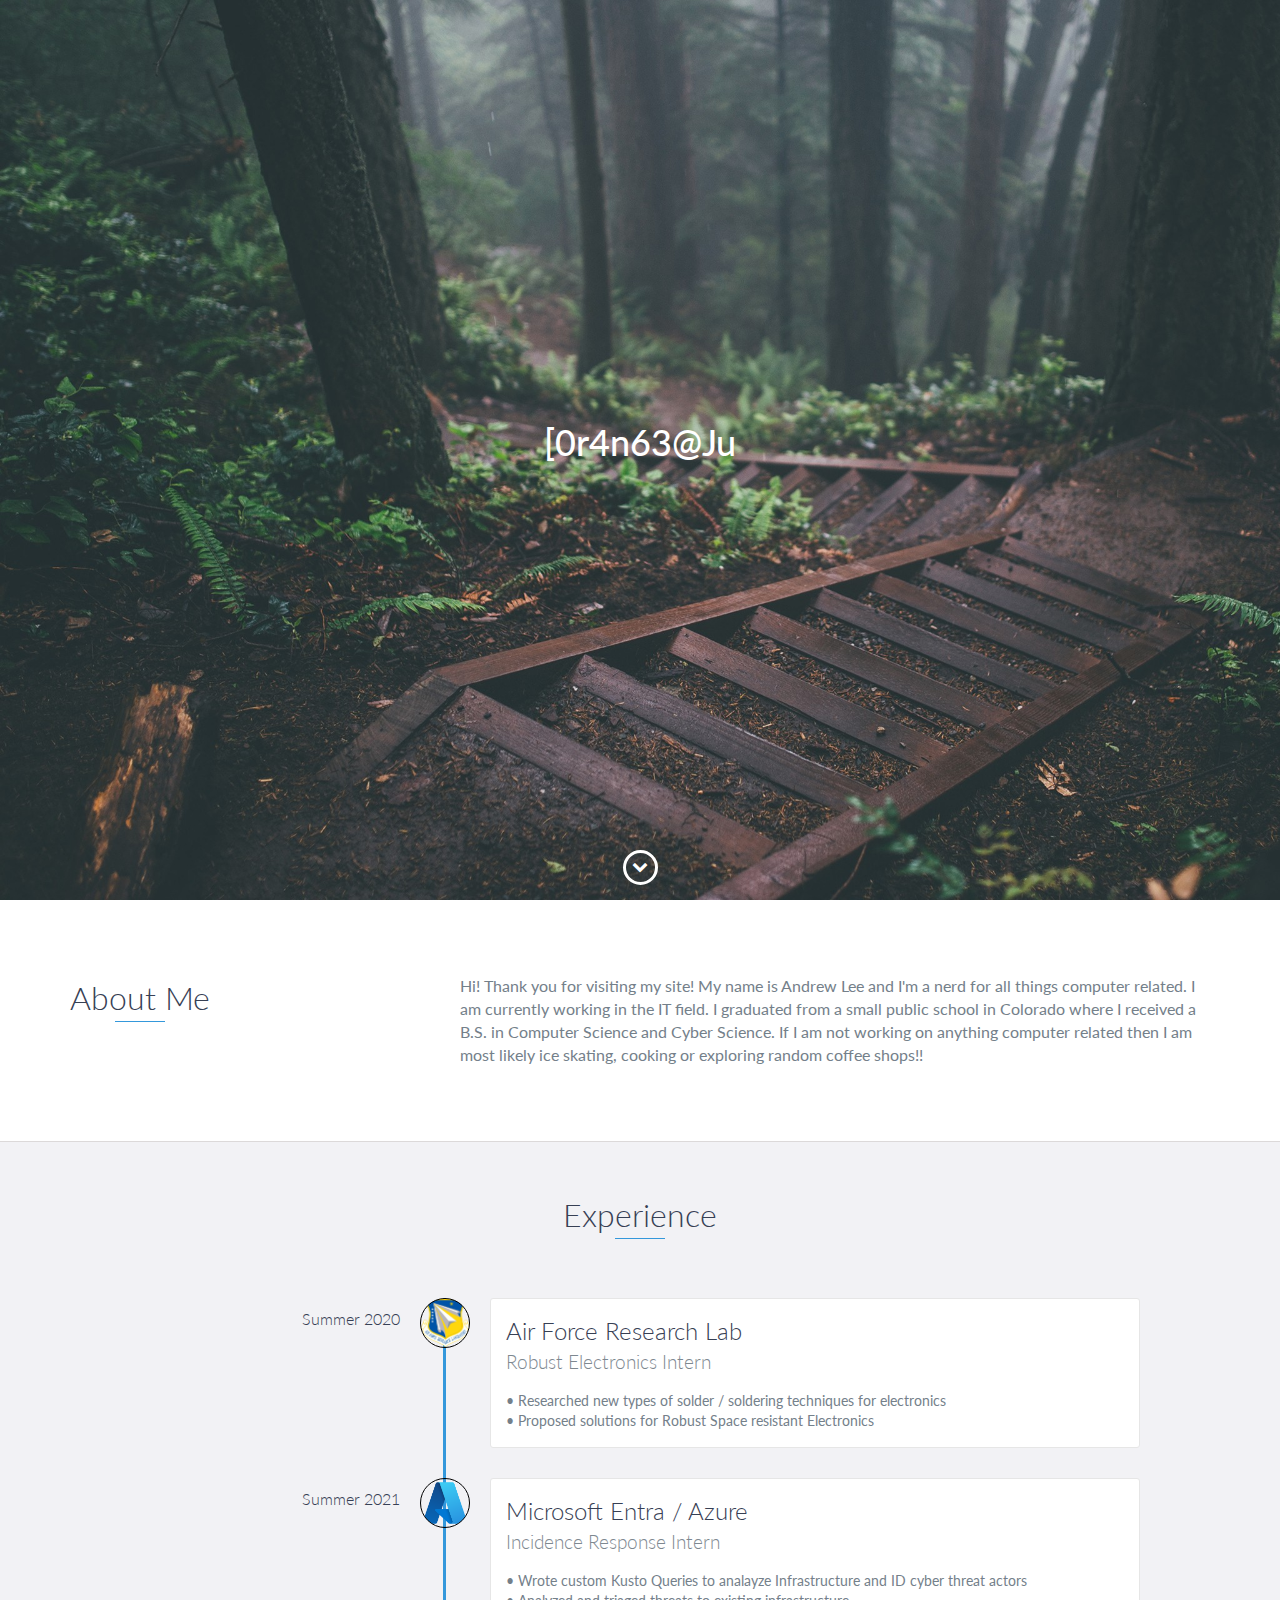
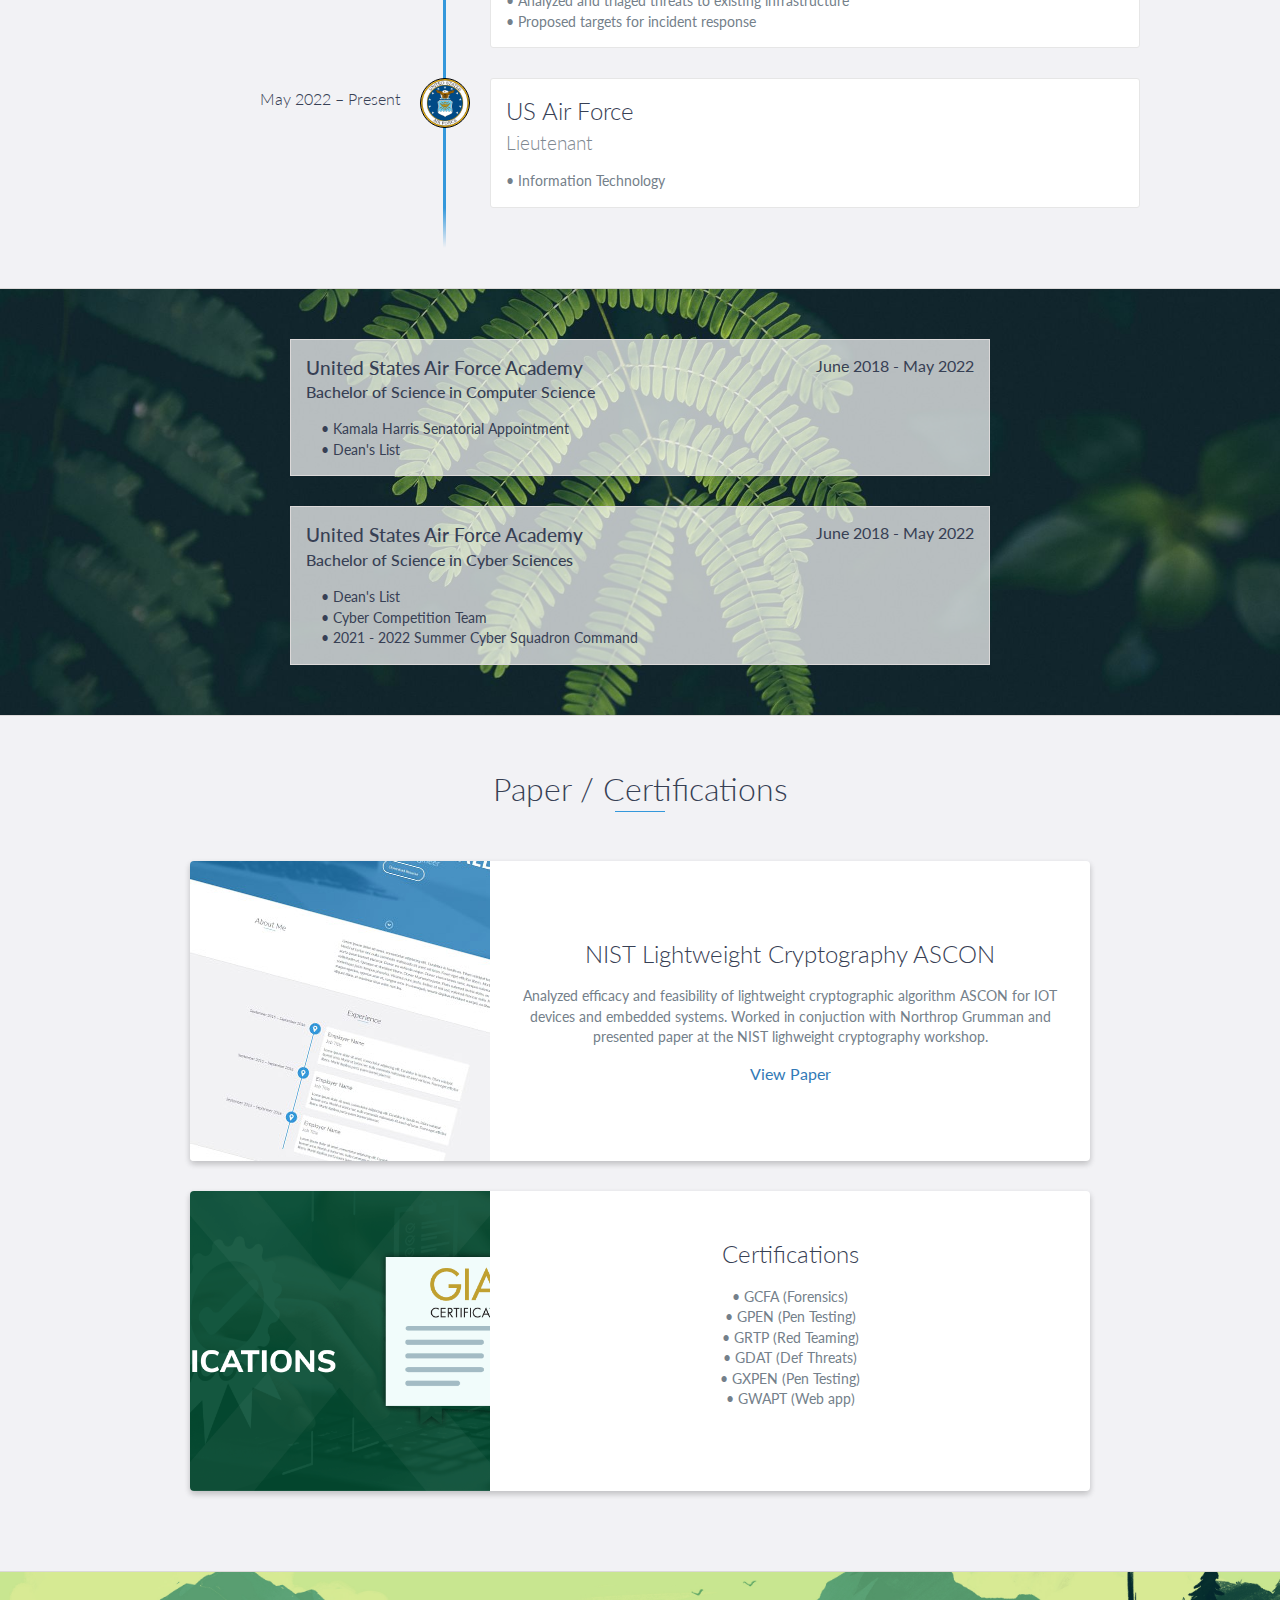
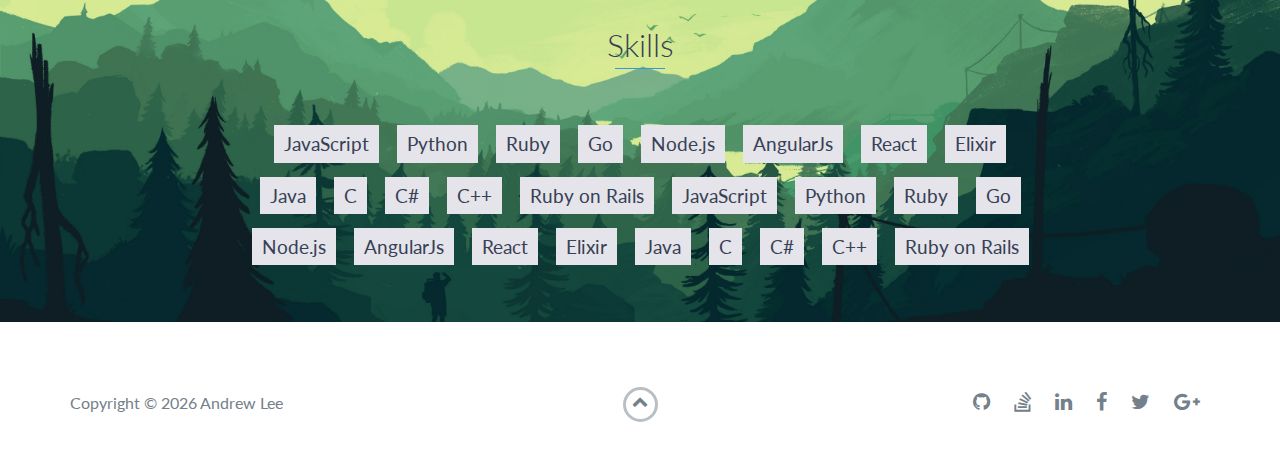
==== commit b4e85732: "updated background colors" ====
--- a/index.html
+++ b/index.html
@@ -50,76 +50,75 @@
     <!-- End #about -->
 
     <div id="experience" class="background-alt">
-        <h2 class="heading">Experience</h2>
-        <div id="experience-timeline">
-            
-            <div class="timeline-entry" data-date="September 2015 – September 2016">
-                <div class="vtimeline-icon timeline-icon-education"></div> <!-- Unique Timeline icon for Education -->
-                <div class="timeline-content">
-                    <h3>Employer Name</h3>
-                    <h4>Job Title</h4>
-                    <p>
-                        Lorem ipsum dolor sit amet, consectetur adipiscing elit. Curabitur in iaculis ex. Etiam volutpat laoreet urna. 
-                        Morbi ut tortor nec nulla commodo malesuada sit amet vel lacus. Fusce eget efficitur libero. Morbi dapibus 
-                        porta quam laoreet placerat.
-                    </p>
-                </div>
-            </div>
-
-            <div data-date="September 2015 – September 2016">
-                <h3>Employer Name</h3>
-                <h4>Job Title</h4>
+    <h2 class="heading">Experience</h2>
+        <div id="experience-timeline"> 
+
+        <!-- First timeline entry with class -->
+        <div class="timeline-entry" data-date="Summer 2020">
+            <div class="timeline-content">
+                <h3>Air Force Research Lab</h3>
+                <h4>Robust Electronics Intern</h4>
                 <p>
-                    Lorem ipsum dolor sit amet, consectetur adipiscing elit. Curabitur in iaculis ex. Etiam volutpat laoreet urna. Morbi ut tortor nec nulla commodo malesuada sit amet vel lacus. Fusce eget efficitur libero. Morbi dapibus porta quam laoreet placerat.
+                    &#x2022; Researched new types of solder / soldering techniques for electronics<br>
+                    &#x2022; Proposed solutions for Robust Space resistant Electronics
                 </p>
             </div>
-
-            <div data-date="September 2015 – September 2016">
-                <h3>Employer Name</h3>
-                <h4>Job Title</h4>
+        </div>
+
+        <!-- Additional timeline entries with consistent structure -->
+        <div class="timeline-entry" data-date="Summer 2021">
+            <div class="timeline-content">
+                <h3>Microsoft Entra / Azure</h3>
+                <h4>Incidence Response Intern</h4>
                 <p>
-                    Lorem ipsum dolor sit amet, consectetur adipiscing elit. Curabitur in iaculis ex. Etiam volutpat laoreet urna. Morbi ut tortor nec nulla commodo malesuada sit amet vel lacus. Fusce eget efficitur libero. Morbi dapibus porta quam laoreet placerat.
+                    &#x2022; Wrote custom Kusto Queries to analayze Infrastructure and ID cyber threat actors<br>
+                    &#x2022; Analyzed and triaged threats to existing infrastructure <br>
+                    &#x2022; Proposed targets for incident response
                 </p>
             </div>
         </div>
-    </div>
+
+        <div class="timeline-entry" data-date="May 2022 – Present">
+            <div class="timeline-content">
+                <h3>US Air Force</h3>
+                <h4>Lieutenant</h4>
+                <p>
+                    &#x2022; Information Technology <br>
+                </p>
+            </div>
+        </div>
+    
+        </div>
+    </div>
+
     <!-- End #experience -->
 
-    <div id="education">
-        <h2 class="heading">Education</h2>
+    <div id="education" class="background-alt-leaves">
         <div class="education-block">
             <h3>United States Air Force Academy</h3>
             <span class="education-date">June 2018 - May 2022</span>
             <h4>Bachelor of Science in Computer Science</h4>
-            <p>
-                Lorem ipsum dolor sit amet, consectetur adipiscing elit. Curabitur in iaculis ex. Etiam volutpat laoreet urna. Morbi ut tortor nec nulla commodo malesuada sit amet vel lacus. Fusce eget efficitur libero. Morbi dapibus porta quam laoreet placerat.
-            </p>
-        </div>
-
-        <!-- End .education-block -->
+            <ul>
+                &#x2022; Kamala Harris Senatorial Appointment <br>                
+                &#x2022; Dean's List <br>
+            </ul>
+        </div>
 
         <div class="education-block">
-            <h3>University of Ottawa</h3>
+            <h3>United States Air Force Academy</h3>
             <span class="education-date">June 2018 - May 2022</span>
             <h4>Bachelor of Science in Cyber Sciences</h4>
             <ul>
-                <li>
-                    Lorem ipsum dolor sit amet, consectetur adipiscing elit.
-                </li>
-                <li>
-                    Lorem ipsum dolor sit amet, consectetur adipiscing elit.
-                </li>
-                <li>
-                    Lorem ipsum dolor sit amet, consectetur adipiscing elit.
-                </li>
+                &#x2022; Dean's List <br>
+                &#x2022; Cyber Competition Team <br>
+                &#x2022; 2021 - 2022 Summer Cyber Squadron Command <br>
             </ul>
         </div>
-        <!-- End .education-block -->
     </div>
     <!-- End #education -->
 
     <div id="projects" class="background-alt">
-        <h2 class="heading">Projects</h2>
+        <h2 class="heading">Paper / Certifications</h2>
         <div class="container">
             <div class="row">
                 <div class="project shadow-large">
@@ -128,11 +127,11 @@
                     </div>
                     <!-- End .project-image -->
                     <div class="project-info">
-                        <h3>Project Name Here</h3>
+                        <h3>NIST Lightweight Cryptography ASCON</h3>
                         <p>
-                            Lorem ipsum dolor sit amet, consectetur adipiscing elit. Curabitur in iaculis ex. Etiam volutpat laoreet urna. Morbi ut tortor nec nulla commodo malesuada sit amet vel lacus. Fusce eget efficitur libero. Morbi dapibus porta quam laoreet placerat.
+                            Analyzed efficacy and feasibility of lightweight cryptographic algorithm ASCON for IOT devices and embedded systems. Worked in conjuction with Northrop Grumman and presented paper at the NIST lighweight cryptography workshop.
                         </p>
-                        <a href="#">View Project</a>
+                        <a href="https://csrc.nist.gov/csrc/media/Events/2022/lightweight-cryptography-workshop-2022/documents/papers/analysis-of-practical-application-of-lwc-cryptographic-algorithm-ascon.pdf">View Paper</a>
                     </div>
                     <!-- End .project-info -->
                 </div>
@@ -140,15 +139,19 @@
 
                 <div class="project shadow-large">
                     <div class="project-image">
-                        <img src="images/project.jpg" />
+                        <img src="images/giac.png" />
                     </div>
                     <!-- End .project-image -->
                     <div class="project-info">
-                        <h3>Project Name Here</h3>
+                        <h3>Certifications</h3>
                         <p>
-                            Lorem ipsum dolor sit amet, consectetur adipiscing elit. Curabitur in iaculis ex. Etiam volutpat laoreet urna. Morbi ut tortor nec nulla commodo malesuada sit amet vel lacus. Fusce eget efficitur libero. Morbi dapibus porta quam laoreet placerat.
+                        &#x2022; GCFA (Forensics) <br>
+                        &#x2022; GPEN (Pen Testing) <br>
+                        &#x2022; GRTP (Red Teaming) <br>
+                        &#x2022; GDAT (Def Threats) <br>
+                        &#x2022; GXPEN (Pen Testing) <br>
+                        &#x2022; GWAPT (Web app) <br> <br>
                         </p>
-                        <a href="#">View Project</a>
                     </div>
                     <!-- End .project-info -->
                 </div>
@@ -158,7 +161,7 @@
     </div>
     <!-- End #projects -->
 
-    <div id="skills">
+    <div id="skills" class="background-alt-ForestWatch">
         <h2 class="heading">Skills</h2>
         <ul>
             <li>JavaScript</li>
@@ -232,7 +235,7 @@
     <!-- End footer -->
 
     <script src="https://ajax.googleapis.com/ajax/libs/jquery/1.12.4/jquery.min.js"></script>
-    <script src="js/scripts.min.js"></script>
+    <script src="js/scripts.js"></script>
     <script type="text/javascript" src="js/shelltype.js"></script>
 </body>
 
--- a/css/styles.css
+++ b/css/styles.css
@@ -38,70 +38,6 @@
 
 .no-js #experience-timeline:before, .no-js #experience-timeline:after {
     content: none
-}
-
-@keyframes dropHeader {
-    0% {
-        transform: translateY(-100%)
-    }
-
-    100% {
-        transform: translateY(0)
-    }
-}
-
-header {
-    position: absolute;
-    top: 0;
-    left: 0;
-    right: 0;
-    text-align: center;
-    z-index: 10;
-    animation-name: dropHeader;
-    animation-iteration-count: 1;
-    animation-timing-function: ease;
-    animation-duration: 0.75s
-}
-
-header ul {
-    display: inline-block;
-    background: #fff;
-    text-align: center;
-    padding: 10px;
-    margin: 0;
-    border-bottom-right-radius: 4px;
-    border-bottom-left-radius: 4px
-}
-
-header li {
-    display: inline-block
-}
-
-header a {
-    display: block;
-    color: #3498db;
-    padding: 10px
-}
-
-header a:hover {
-    color: #217dbb;
-    text-decoration: none;
-    background: #eee;
-    border-radius: 4px
-}
-
-header a:focus {
-    color: #3498db;
-    text-decoration: none
-}
-
-header.active {
-    display: block
-}
-
-header.sticky {
-    position: fixed;
-    z-index: 999
 }
 
 #menu.active {
@@ -243,6 +179,20 @@
     background: #3498db
 }
 
+.background-alt-leaves {
+    background: url(/images/leaf.jpg);
+    background-size: cover;  /* Ensure the entire image is visible */
+    background-repeat: no-repeat; /* Prevent the image from repeating */
+    background-position: center; /* Center the image in the container */
+}
+
+.background-alt-ForestWatch {
+    background: url(/images/forestWatch.jpg);
+    background-size: cover;  /* Ensure the entire image is visible */
+    background-repeat: no-repeat; /* Prevent the image from repeating */
+    background-position: center; /* Center the image in the container */
+}
+
 .background-alt {
     background: #f2f2f5
 }
@@ -428,7 +378,6 @@
 .vtimeline-point {
     position: relative;
     display: block;
-    vertical-align: top;
     margin-bottom: 30px
 }
 
@@ -438,32 +387,16 @@
     color: #fff;
     width: 50px;
     height: 50px;
-    /*background: #3498db;*/
-    background: url(../images/forest.jpg);
     background-size: cover;
     border-radius: 50%;
     float: left;
     z-index: 99;
-    margin-left: 280px
-}
-
-/* Background for the first icon */
-.vtimeline-icon-1 {
-    background: url('../images/education.png') no-repeat center center;
-    background-size: cover;
-}
-
-/* Background for the first icon */
-.vtimeline-icon2 {
-    background: url('../images/leaf.jpg') no-repeat center center;
-    background-size: cover;
-}
-
-
-.vtimeline-icon i {
-    display: none;
-    font-size: 2em;
-    margin-top: 10px
+    margin-left: 280px;
+    border: 1px solid #000000;  /* Optional: Border for styling */
+}
+
+.vtimeline-icon:hover {
+    transform: scale(1.2); /* Slightly enlarge the icon */
 }
 
 .vtimeline-date {
@@ -492,7 +425,8 @@
     margin: 0 auto 30px auto;
     padding: 15px;
     border: 1px solid #dcd9d9;
-    text-align: left
+    background: rgba(255, 255, 255, 0.7); 
+    text-align: left;
 }
 
 .education-block h3 {
@@ -503,12 +437,12 @@
 }
 
 .education-block span {
-    color: #74808a;
+    color: #374054;
     float: right
 }
 
 .education-block h4 {
-    color: #74808a;
+    color: #374054;
     clear: both;
     font-weight: 500;
     margin: 0 0 15px 0
@@ -516,7 +450,7 @@
 
 .education-block p, .education-block ul {
     margin: 0;
-    color: #74808a;
+    color: #374054;
     font-size: 0.9em
 }
 
@@ -536,44 +470,60 @@
 }
 
 .project {
-    position: relative;
+    display: flex;
     max-width: 900px;
     margin: 0 auto 30px auto;
     overflow: hidden;
     background: #fff;
-    border-radius: 4px
+    border-radius: 4px;
 }
 
 .project-image {
-    float: left
+    max-width: 300px;
+    max-height: 300px;
+    min-width: 300px;
+    min-height: 300px;
+    overflow: hidden;
+}
+
+.project-image img {
+    width: 100%;          /* Make the image fill the container's width */
+    height: 100%;         /* Make the image fill the container's height */
+    object-fit: cover;    /* Ensures the image covers the container without distortion */
 }
 
 .project-info {
-    position: absolute;
-    top: 50%;
-    transform: translateY(-50%);
-    margin-left: 300px;
-    padding: 15px
+    display: flex;
+    flex-direction: column;
+    justify-content: center;
+    padding: 15px;
+    flex: 1;              /* This allows the project-info to take up the remaining space */
 }
 
 .project-info h3 {
     font-size: 1.5em;
     font-weight: 300;
     color: #374054;
-    margin: 0 0 15px 0
+    margin: 0 0 15px 0;
 }
 
 .project-info p {
     color: #74808a;
     margin: 0 0 15px 0;
-    font-size: 0.9em
+    font-size: 0.9em;
+}
+
+/* For when there is no image */
+.no-image {
+    display: flex;
+    justify-content: center;
+    align-items: center;
 }
 
 .no-image .project-info {
-    position: relative;
+    padding: 30px 15px;
+    transform: none;
     margin: 0;
-    padding: 30px 15px;
-    transform: none
 }
 
 #more-projects {
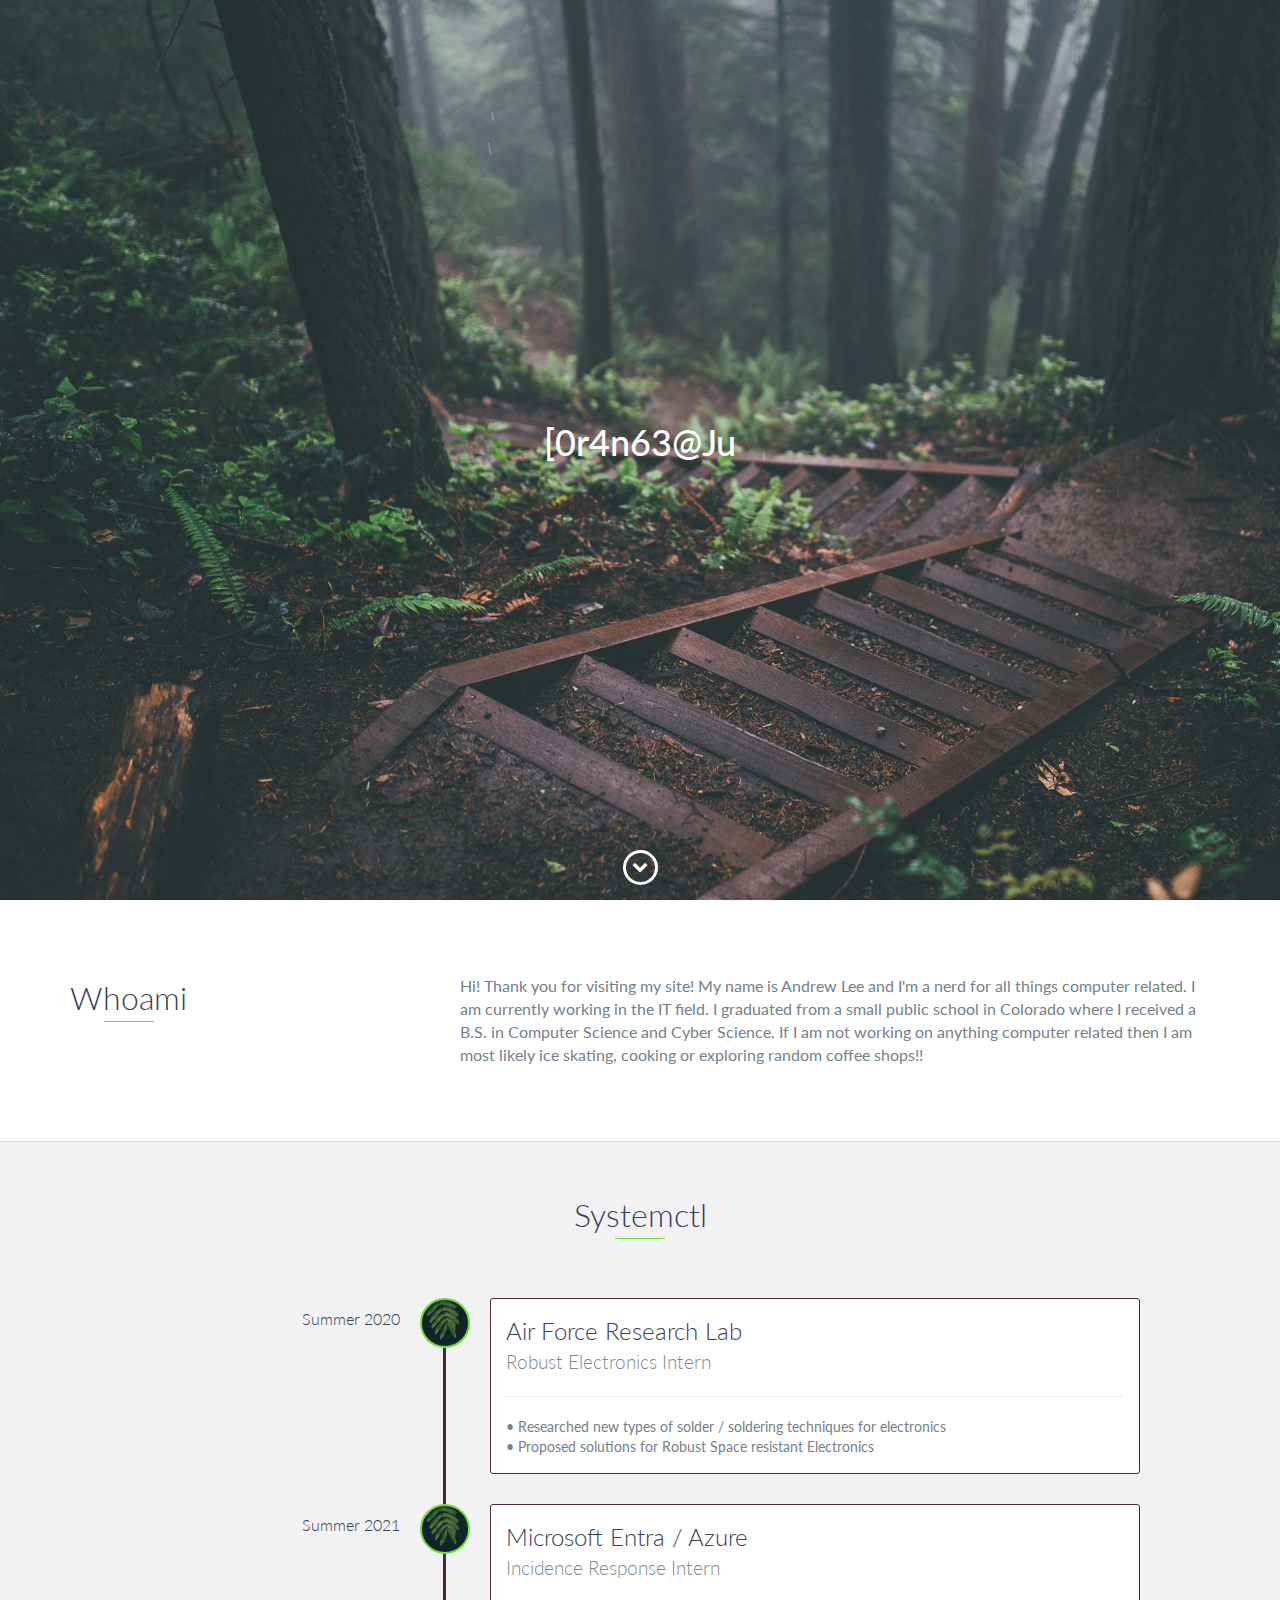
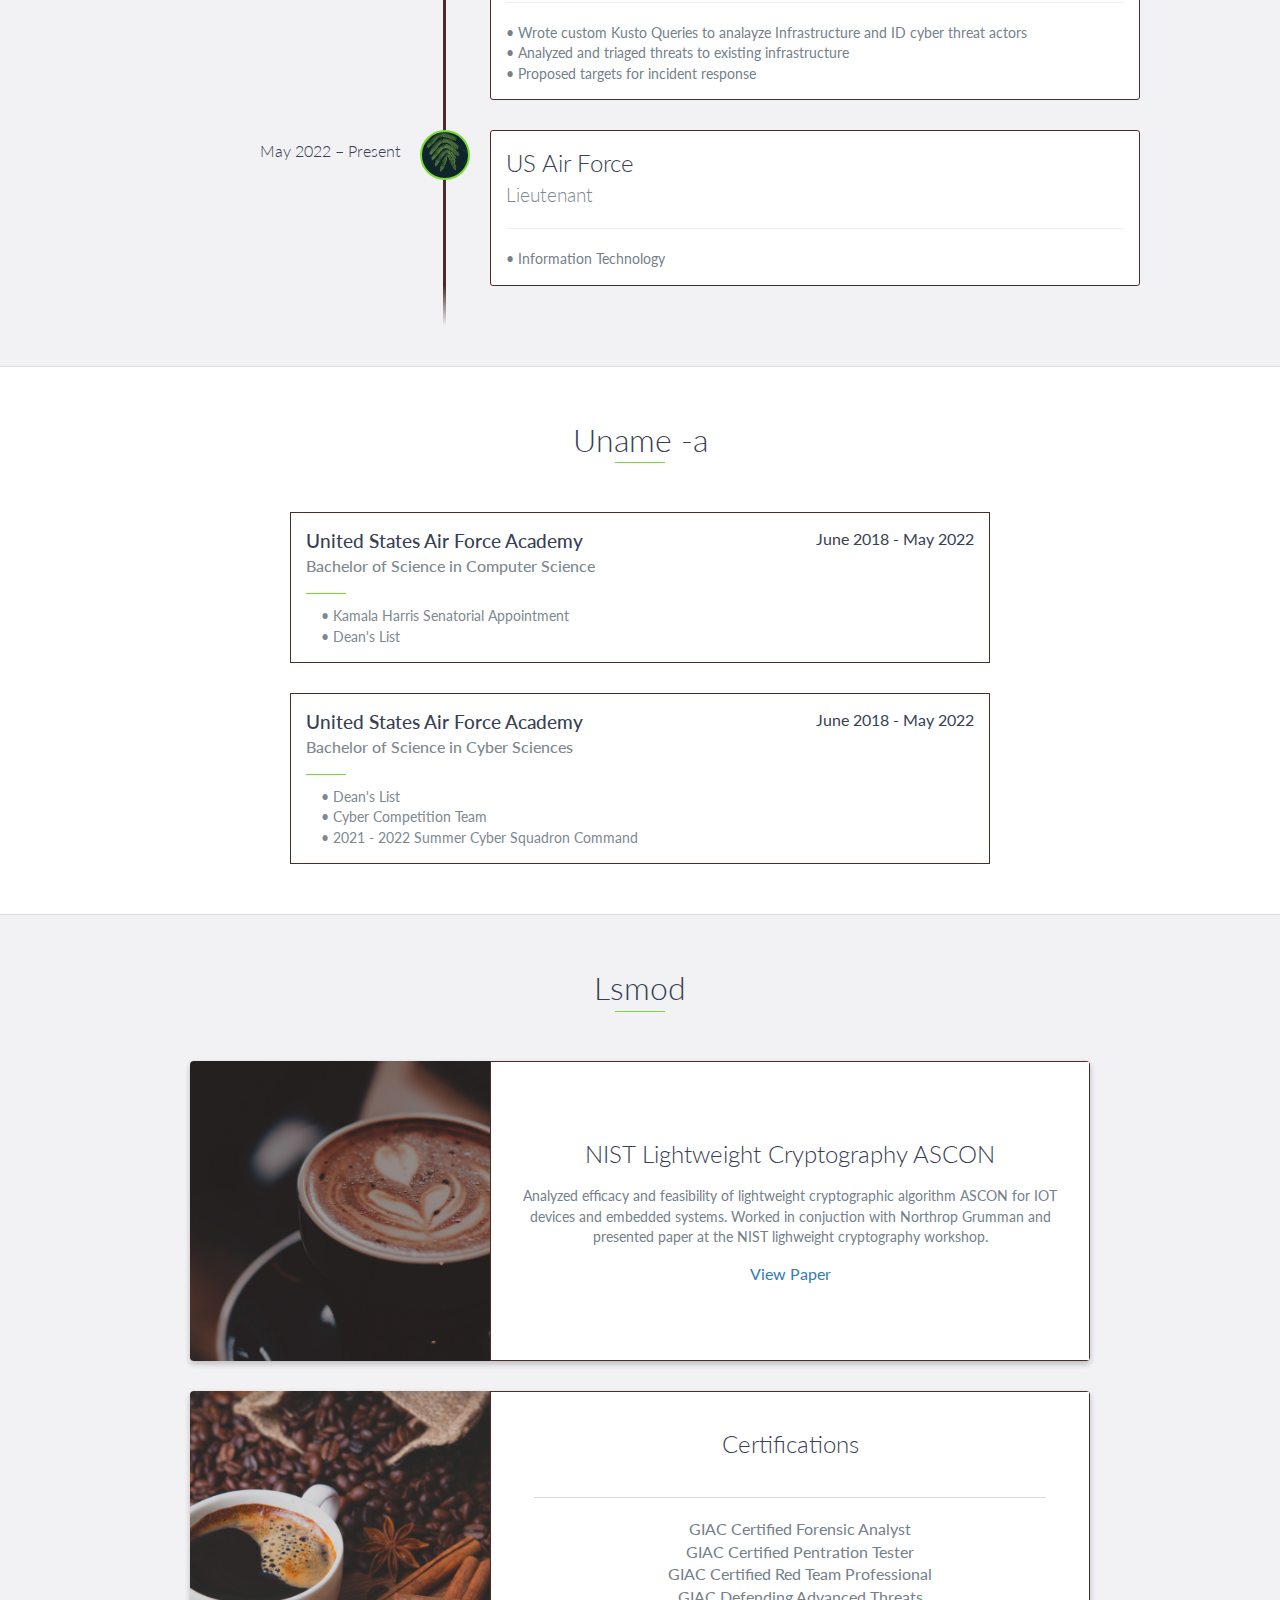
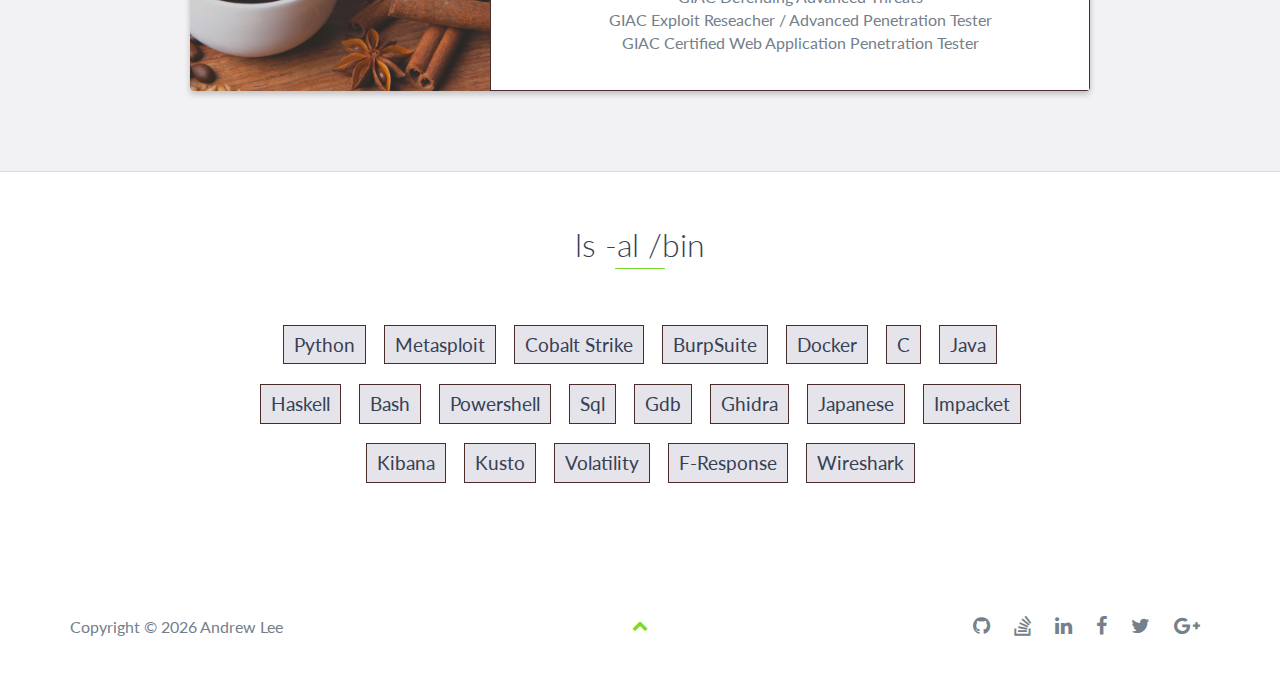
==== commit 2e492984: "revamped Site" ====
--- a/index.html
+++ b/index.html
@@ -35,7 +35,7 @@
         <div class="container">
             <div class="row">
                 <div class="col-md-4">
-                    <h2 class="heading">About Me</h2>
+                    <h2 class="heading">Whoami</h2>
                 </div>
                 <div class="col-md-8">
                     <p>
@@ -50,7 +50,7 @@
     <!-- End #about -->
 
     <div id="experience" class="background-alt">
-    <h2 class="heading">Experience</h2>
+    <h2 class="heading">Systemctl</h2>
         <div id="experience-timeline"> 
 
         <!-- First timeline entry with class -->
@@ -58,6 +58,7 @@
             <div class="timeline-content">
                 <h3>Air Force Research Lab</h3>
                 <h4>Robust Electronics Intern</h4>
+                <hr>
                 <p>
                     &#x2022; Researched new types of solder / soldering techniques for electronics<br>
                     &#x2022; Proposed solutions for Robust Space resistant Electronics
@@ -70,6 +71,7 @@
             <div class="timeline-content">
                 <h3>Microsoft Entra / Azure</h3>
                 <h4>Incidence Response Intern</h4>
+                <hr>
                 <p>
                     &#x2022; Wrote custom Kusto Queries to analayze Infrastructure and ID cyber threat actors<br>
                     &#x2022; Analyzed and triaged threats to existing infrastructure <br>
@@ -82,6 +84,7 @@
             <div class="timeline-content">
                 <h3>US Air Force</h3>
                 <h4>Lieutenant</h4>
+                <hr>
                 <p>
                     &#x2022; Information Technology <br>
                 </p>
@@ -93,11 +96,13 @@
 
     <!-- End #experience -->
 
-    <div id="education" class="background-alt-leaves">
+    <div id="education">
+        <h2 class="heading">Uname -a</h2>
         <div class="education-block">
             <h3>United States Air Force Academy</h3>
             <span class="education-date">June 2018 - May 2022</span>
             <h4>Bachelor of Science in Computer Science</h4>
+            <hr>
             <ul>
                 &#x2022; Kamala Harris Senatorial Appointment <br>                
                 &#x2022; Dean's List <br>
@@ -108,6 +113,7 @@
             <h3>United States Air Force Academy</h3>
             <span class="education-date">June 2018 - May 2022</span>
             <h4>Bachelor of Science in Cyber Sciences</h4>
+            <hr>
             <ul>
                 &#x2022; Dean's List <br>
                 &#x2022; Cyber Competition Team <br>
@@ -118,14 +124,13 @@
     <!-- End #education -->
 
     <div id="projects" class="background-alt">
-        <h2 class="heading">Paper / Certifications</h2>
+        <h2 class="heading">Lsmod</h2>
         <div class="container">
             <div class="row">
                 <div class="project shadow-large">
                     <div class="project-image">
-                        <img src="images/project.jpg" />
-                    </div>
-                    <!-- End .project-image -->
+                        <img src="images/coffee.jpg" />
+                    </div>
                     <div class="project-info">
                         <h3>NIST Lightweight Cryptography ASCON</h3>
                         <p>
@@ -139,19 +144,19 @@
 
                 <div class="project shadow-large">
                     <div class="project-image">
-                        <img src="images/giac.png" />
-                    </div>
-                    <!-- End .project-image -->
+                        <img src="images/darkRoast.jpg" />
+                    </div>
                     <div class="project-info">
                         <h3>Certifications</h3>
-                        <p>
-                        &#x2022; GCFA (Forensics) <br>
-                        &#x2022; GPEN (Pen Testing) <br>
-                        &#x2022; GRTP (Red Teaming) <br>
-                        &#x2022; GDAT (Def Threats) <br>
-                        &#x2022; GXPEN (Pen Testing) <br>
-                        &#x2022; GWAPT (Web app) <br> <br>
-                        </p>
+                        <hr>
+                        <ul>
+                        <li> GIAC Certified Forensic Analyst </li>
+                        <li> GIAC Certified Pentration Tester </li>
+                        <li> GIAC Certified Red Team Professional  </li>
+                        <li> GIAC Defending Advanced Threats </li>
+                        <li> GIAC Exploit Reseacher / Advanced Penetration Tester </li>
+                        <li> GIAC Certified Web Application Penetration Tester </li>
+                        </ul>
                     </div>
                     <!-- End .project-info -->
                 </div>
@@ -161,35 +166,29 @@
     </div>
     <!-- End #projects -->
 
-    <div id="skills" class="background-alt-ForestWatch">
-        <h2 class="heading">Skills</h2>
+    <div id="skills">
+        <h2 class="heading">ls -al /bin</h2>
         <ul>
-            <li>JavaScript</li>
             <li>Python</li>
-            <li>Ruby</li>
-            <li>Go</li>
-            <li>Node.js</li>
-            <li>AngularJs</li>
-            <li>React</li>
-            <li>Elixir</li>
+            <li>Metasploit</li>
+            <li>Cobalt Strike</li>
+            <li>BurpSuite</li>
+            <li>Docker</li>
+            <li>C</li>
             <li>Java</li>
-            <li>C</li>
-            <li>C#</li>
-            <li>C++</li>
-            <li>Ruby on Rails</li>
-            <li>JavaScript</li>
-            <li>Python</li>
-            <li>Ruby</li>
-            <li>Go</li>
-            <li>Node.js</li>
-            <li>AngularJs</li>
-            <li>React</li>
-            <li>Elixir</li>
-            <li>Java</li>
-            <li>C</li>
-            <li>C#</li>
-            <li>C++</li>
-            <li>Ruby on Rails</li>
+            <li>Haskell</li>
+            <li>Bash</li>
+            <li>Powershell</li>
+            <li>Sql</li>
+            <li>Gdb</li>
+            <li>Ghidra</li>
+            <li>Japanese</li>
+            <li>Impacket</li>
+            <li>Kibana</li>
+            <li>Kusto</li>
+            <li>Volatility</li>
+            <li>F-Response</li>
+            <li>Wireshark</li>
         </ul>
     </div>
     <!-- End #skills -->
--- a/css/styles.css
+++ b/css/styles.css
@@ -40,44 +40,6 @@
     content: none
 }
 
-#menu.active {
-    display: block
-}
-
-#mobile-menu-open {
-    display: none;
-    cursor: pointer;
-    position: fixed;
-    right: 15px;
-    top: 10px;
-    color: #3498db;
-    font-size: 1.5em;
-    z-index: 20;
-    padding: 0 7px;
-    border-radius: 4px;
-    background: #fff
-}
-
-#mobile-menu-close {
-    display: none;
-    text-align: right;
-    width: 100%;
-    background: #fff;
-    font-size: 1.5em;
-    padding-right: 15px;
-    padding-top: 10px;
-    cursor: pointer;
-    color: #3498db
-}
-
-#mobile-menu-close span {
-    font-size: 0.5em;
-    text-transform: uppercase
-}
-
-#mobile-menu-close i {
-    vertical-align: middle
-}
 
 footer {
     padding: 50px 0
@@ -103,12 +65,14 @@
     width: 35px;
     height: 35px;
     border-radius: 50%;
-    border: 3px solid #b9bfc4;
+    border: 3px solid #fff;
     text-align: center
 }
 
 .top i {
-    color: #74808a
+    animation: pulsate 1.5s ease;
+    animation-iteration-count: infinite;
+    color: #77db34
 }
 
 .social {
@@ -133,7 +97,7 @@
 }
 
 .social a:hover {
-    color: #3498db
+    color: #77db34
 }
 
 .btn-rounded-white {
@@ -176,21 +140,7 @@
     left: 0;
     right: 0;
     margin: 0 auto;
-    background: #3498db
-}
-
-.background-alt-leaves {
-    background: url(/images/leaf.jpg);
-    background-size: cover;  /* Ensure the entire image is visible */
-    background-repeat: no-repeat; /* Prevent the image from repeating */
-    background-position: center; /* Center the image in the container */
-}
-
-.background-alt-ForestWatch {
-    background: url(/images/forestWatch.jpg);
-    background-size: cover;  /* Ensure the entire image is visible */
-    background-repeat: no-repeat; /* Prevent the image from repeating */
-    background-position: center; /* Center the image in the container */
+    background: #77db34
 }
 
 .background-alt {
@@ -237,18 +187,6 @@
     margin-bottom: 15px
 }
 
-#lead-overlay {
-    position: absolute;
-    height: 100%;
-    width: 100%;
-    top: 0;
-    right: 0;
-    bottom: 0;
-    left: 0;
-    background: rgba(83, 172, 211, 0.63);
-    z-index: 1
-}
-
 #lead-down {
     position: absolute;
     left: 0;
@@ -330,7 +268,7 @@
     right: auto;
     height: 100%;
     width: 3px;
-    background: #3498db;
+    background: #4a2c2a;
     z-index: 0
 }
 
@@ -339,8 +277,8 @@
     content: '';
     width: 3px;
     height: 40px;
-    background: #3498db;
-    background: linear-gradient(to bottom, #3498db, rgba(52, 152, 219, 0));
+    background: #4a2c2a;
+    background: linear-gradient(to bottom, #4a2c2a, rgba(52, 152, 219, 0));
     top: 100%;
     left: 303px
 }
@@ -348,7 +286,7 @@
 .vtimeline-content {
     margin-left: 350px;
     background: #fff;
-    border: 1px solid #e6e6e6;
+    border: 1px solid #4a2c2a;
     padding: 15px;
     border-radius: 3px;
     text-align: left
@@ -387,12 +325,14 @@
     color: #fff;
     width: 50px;
     height: 50px;
-    background-size: cover;
+    background-size: cover; /* Ensures the background covers the element */
+    background-position: center; /* Centers the background image */
+    background-repeat: no-repeat; /* Prevents the image from repeating */
     border-radius: 50%;
     float: left;
     z-index: 99;
     margin-left: 280px;
-    border: 1px solid #000000;  /* Optional: Border for styling */
+    border: 2px solid #77db34;  /* Optional: Border for styling */
 }
 
 .vtimeline-icon:hover {
@@ -424,7 +364,7 @@
     max-width: 700px;
     margin: 0 auto 30px auto;
     padding: 15px;
-    border: 1px solid #dcd9d9;
+    border: 1px solid #4a2c2a;
     background: rgba(255, 255, 255, 0.7); 
     text-align: left;
 }
@@ -441,8 +381,16 @@
     float: right
 }
 
+.education-block hr {
+    border: 0;               
+    border-top: 1px solid #77db34; 
+    height: 2px;
+    width: 40px;    
+    margin: 10px 0;
+}
+
 .education-block h4 {
-    color: #374054;
+    color: #7e8890;
     clear: both;
     font-weight: 500;
     margin: 0 0 15px 0
@@ -450,7 +398,7 @@
 
 .education-block p, .education-block ul {
     margin: 0;
-    color: #374054;
+    color: #7e8890;
     font-size: 0.9em
 }
 
@@ -486,6 +434,7 @@
     overflow: hidden;
 }
 
+
 .project-image img {
     width: 100%;          /* Make the image fill the container's width */
     height: 100%;         /* Make the image fill the container's height */
@@ -497,7 +446,27 @@
     flex-direction: column;
     justify-content: center;
     padding: 15px;
+    border: 1px solid#4a2c2a;
     flex: 1;              /* This allows the project-info to take up the remaining space */
+}
+
+.project-info ul {
+    color: #74808a;    
+    padding-left: 20px;
+    margin: 0;
+    list-style-type: none;
+    list-style-position: outside;
+}
+
+.project-info li {
+    text-align: center;
+}
+
+.project-info hr {
+    border: 0;                  /* Remove default border */
+    height: 1px;                /* Set height of the line */
+    background-color: #dcd9d9;  /* Green color for the block */
+    width: 90%;                /* Make the block span the full width */
 }
 
 .project-info h3 {
@@ -544,7 +513,7 @@
     display: block;
     margin: 0 auto;
     padding: 0;
-    max-width: 800px
+    max-width: 800px;
 }
 
 #skills li {
@@ -553,83 +522,12 @@
     padding: 5px 10px;
     color: #374054;
     background: #e4e4ea;
+    border: 1px solid #4a2c2a;
     list-style: none;
     cursor: default;
-    font-size: 1.2em
-}
-
-#contact {
-    padding: 50px 15px;
-    background: #3498db;
-    text-align: center
-}
-
-#contact h2 {
-    margin: 0 0 15px 0;
-    color: #fff;
-    font-weight: 500
-}
-
-#contact-form {
-    max-width: 500px;
-    margin: 0 auto
-}
-
-#contact-form input, #contact-form textarea {
-    display: block;
-    width: 100%;
-    padding: 10px;
-    border-radius: 4px;
-    border: none;
-    margin-bottom: 10px;
-    background: #1d6fa5;
-    color: #fff;
-    transition: .5s ease all
-}
-
-#contact-form input::-webkit-input-placeholder, #contact-form textarea::-webkit-input-placeholder {
-    color: #fff
-}
-
-#contact-form input:-moz-placeholder, #contact-form textarea:-moz-placeholder {
-    color: #fff;
-    opacity: 1
-}
-
-#contact-form input::-moz-placeholder, #contact-form textarea::-moz-placeholder {
-    color: #fff;
-    opacity: 1
-}
-
-#contact-form input:-ms-input-placeholder, #contact-form textarea:-ms-input-placeholder {
-    color: #fff
-}
-
-#contact-form input:focus, #contact-form textarea:focus {
-    outline: none;
-    background: #16527a
-}
-
-#contact-form textarea {
-    height: 150px;
-    resize: none
-}
-
-#contact-form button {
-    display: block;
-    width: 100%;
-    background: #fff;
-    border-radius: 4px;
-    padding: 5px 10px;
-    border: none;
-    color: #3498db;
-    font-weight: 700;
-    box-shadow: 0 1px 3px rgba(0, 0, 0, 0.12), 0 1px 2px rgba(0, 0, 0, 0.24);
-    transition: .5s ease all
-}
-
-#contact-form button:hover {
-    box-shadow: 0 10px 20px rgba(0, 0, 0, 0.19), 0 6px 6px rgba(0, 0, 0, 0.23)
+    font-size: 1.2em;
+    position: relative;
+    overflow: hidden;
 }
 
 .optional-section {
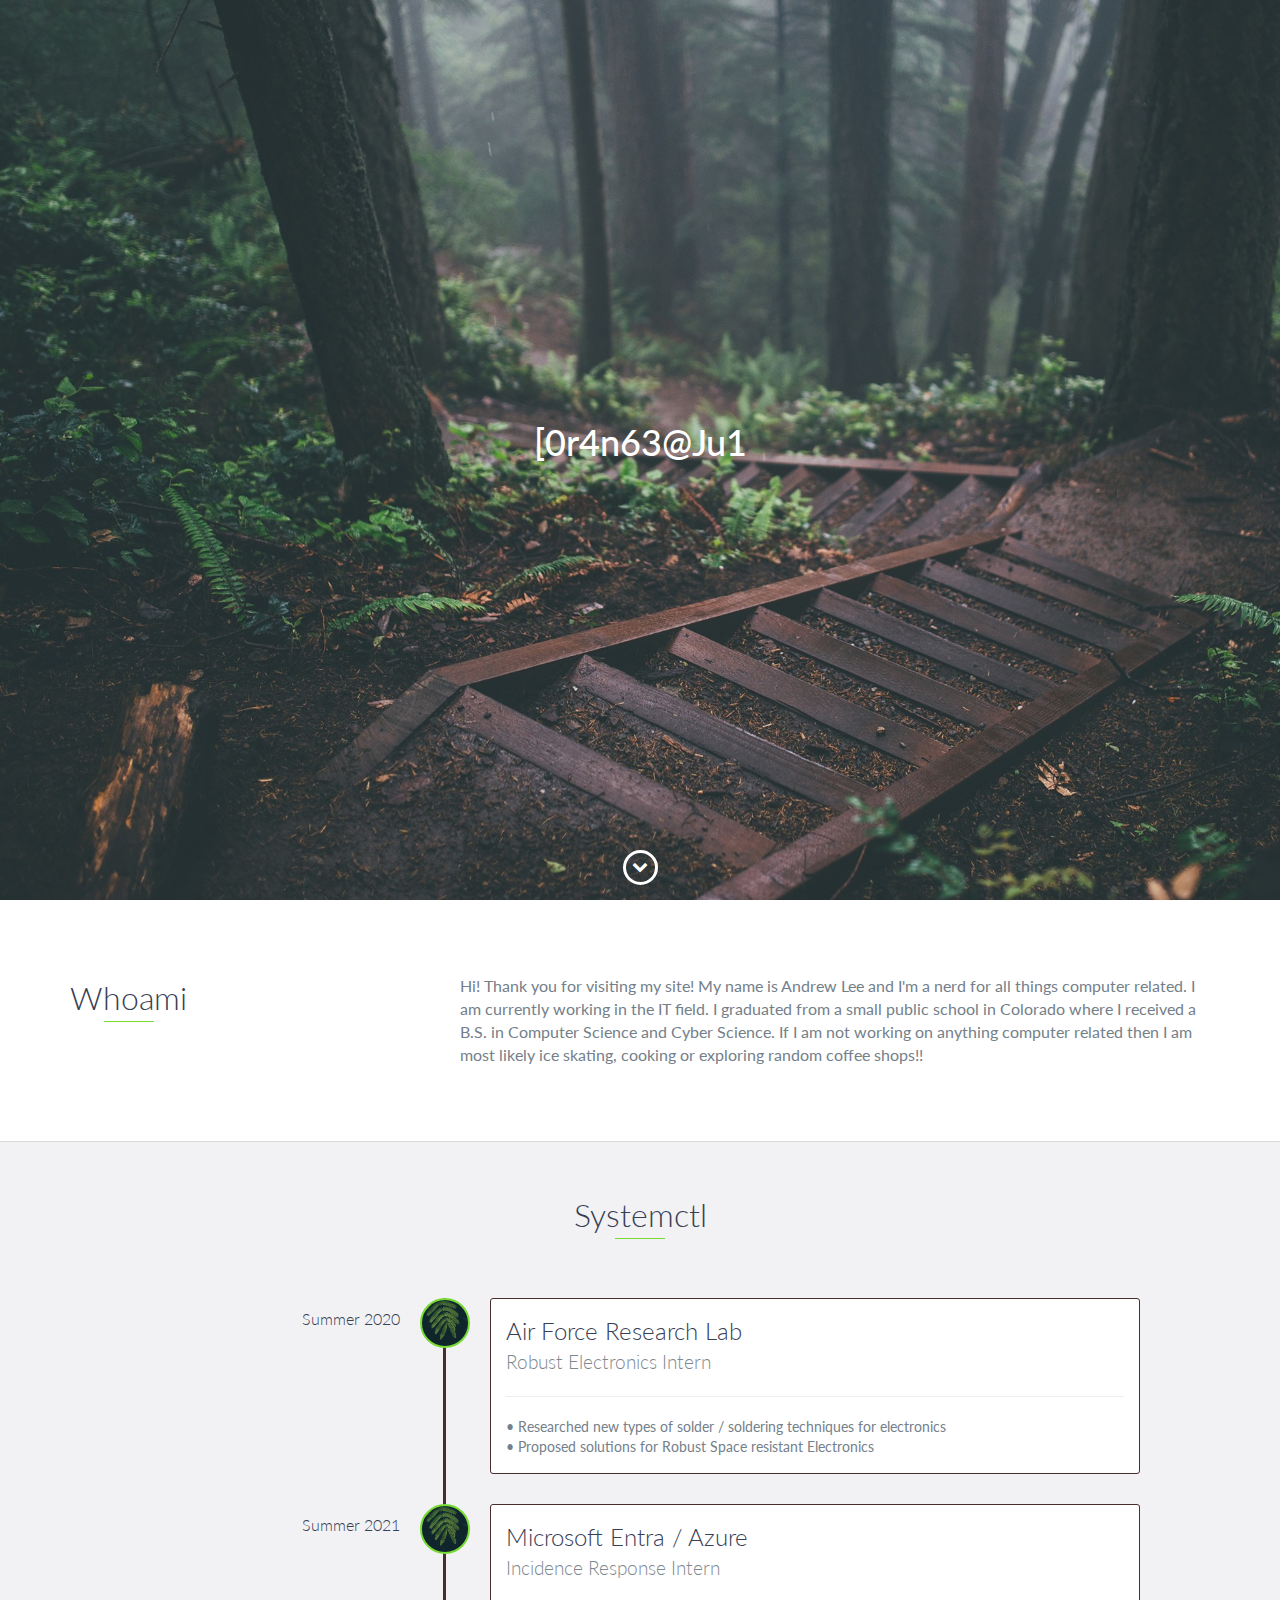
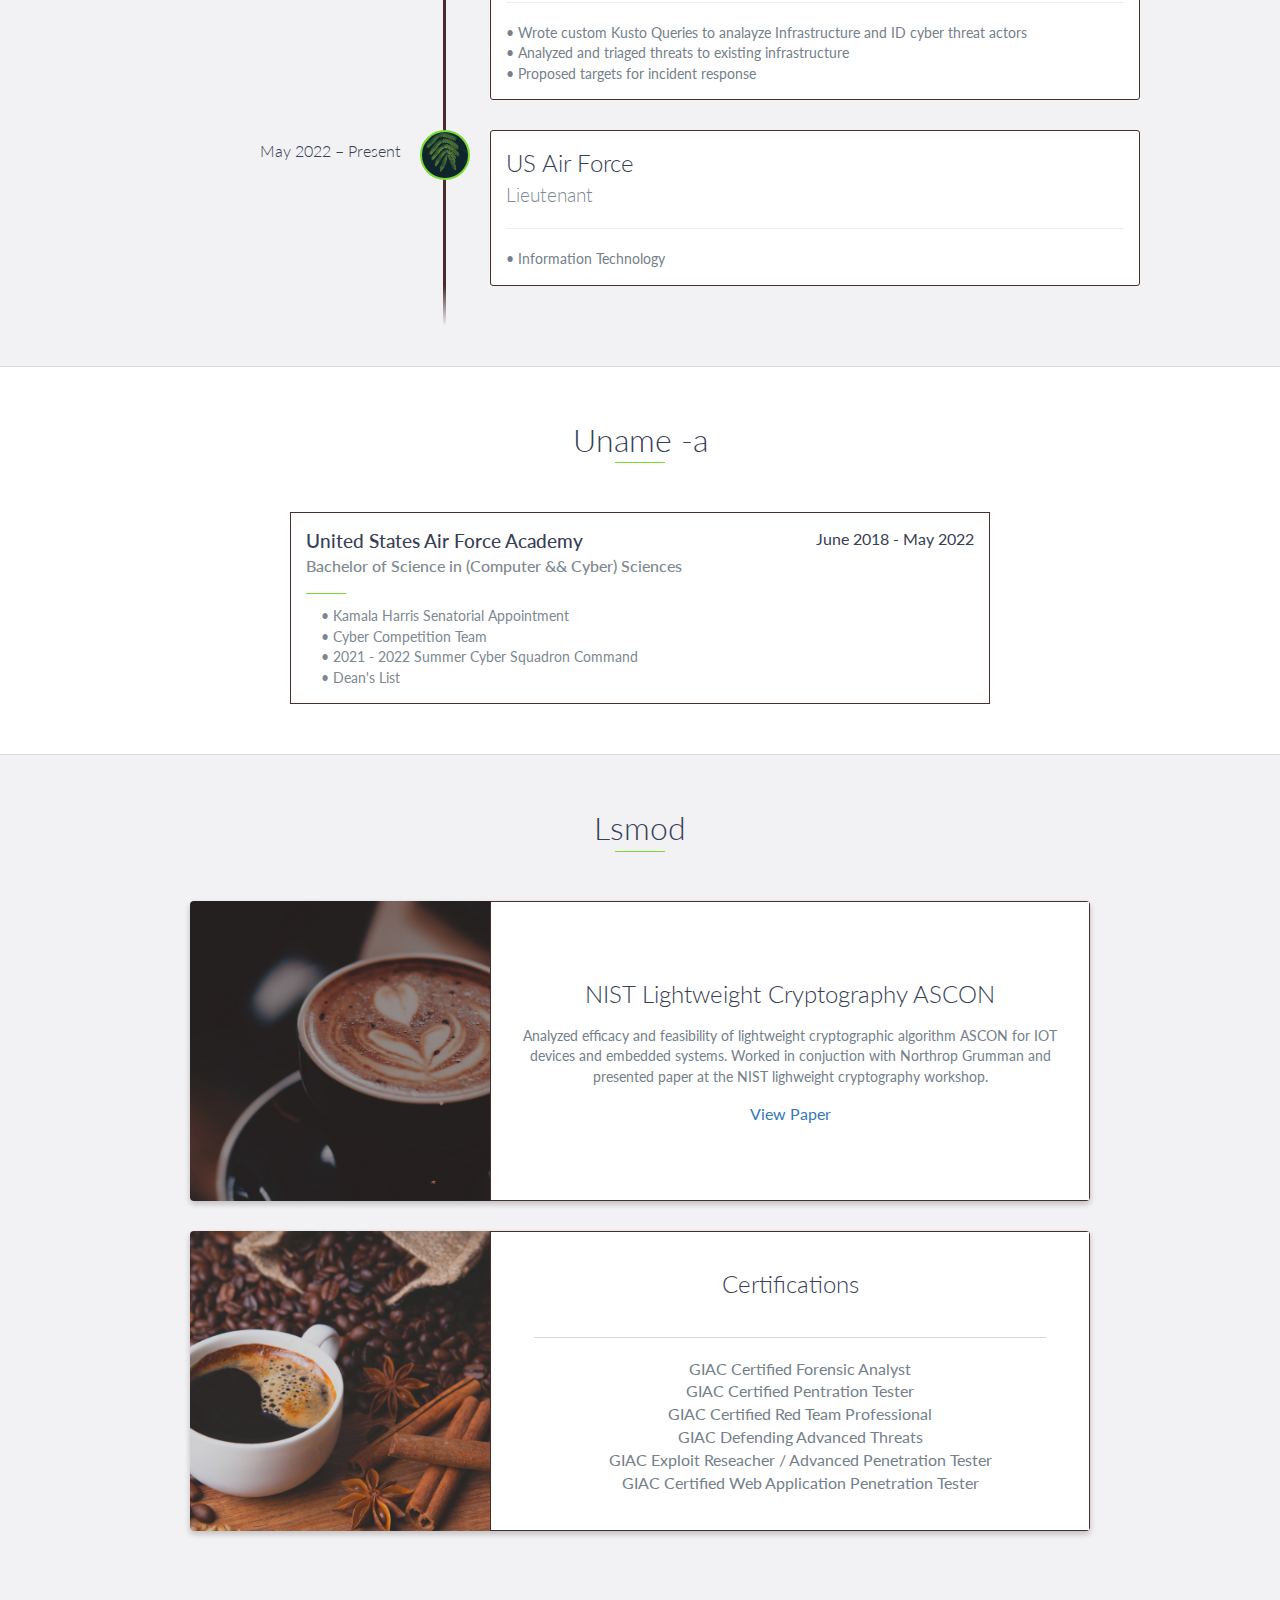
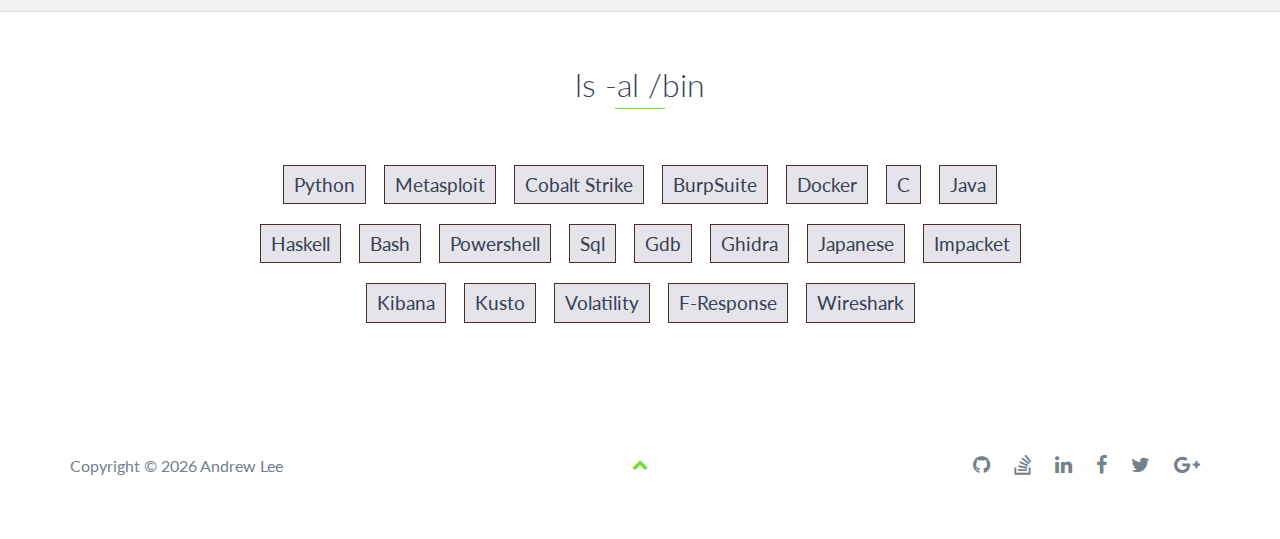
==== commit f14ba9f7: "+ degrees" ====
--- a/index.html
+++ b/index.html
@@ -5,9 +5,9 @@
     <meta charset="utf-8">
     <meta http-equiv="X-UA-Compatible" content="IE=edge">
     <meta name="viewport" content="width=device-width, initial-scale=1">
-    <title>My Portfolio</title>
-	<link rel="shortcut icon" href="favicon.ico" type="image/x-icon">
-	<link rel="icon" href="favicon.ico" type="image/x-icon">
+    <title>Orange Juice!</title>
+	<link rel="shortcut icon" href="/images/favicon.ico" type="image/x-icon">
+	<link rel="icon" href="/images/favicon.ico" type="image/x-icon">
     <link href="https://fonts.googleapis.com/css?family=Lato:300,400,700,900" rel="stylesheet">
     <link rel="stylesheet" href="libs/font-awesome/css/font-awesome.min.css">
     <link href="css/bootstrap.min.css" rel="stylesheet">
@@ -93,7 +93,6 @@
     
         </div>
     </div>
-
     <!-- End #experience -->
 
     <div id="education">
@@ -101,23 +100,14 @@
         <div class="education-block">
             <h3>United States Air Force Academy</h3>
             <span class="education-date">June 2018 - May 2022</span>
-            <h4>Bachelor of Science in Computer Science</h4>
+            <h4>Bachelor of Science in (Computer && Cyber) Sciences </h4>
             <hr>
             <ul>
                 &#x2022; Kamala Harris Senatorial Appointment <br>                
-                &#x2022; Dean's List <br>
-            </ul>
-        </div>
-
-        <div class="education-block">
-            <h3>United States Air Force Academy</h3>
-            <span class="education-date">June 2018 - May 2022</span>
-            <h4>Bachelor of Science in Cyber Sciences</h4>
-            <hr>
-            <ul>
-                &#x2022; Dean's List <br>
                 &#x2022; Cyber Competition Team <br>
                 &#x2022; 2021 - 2022 Summer Cyber Squadron Command <br>
+                &#x2022; Dean's List <br>
+
             </ul>
         </div>
     </div>
